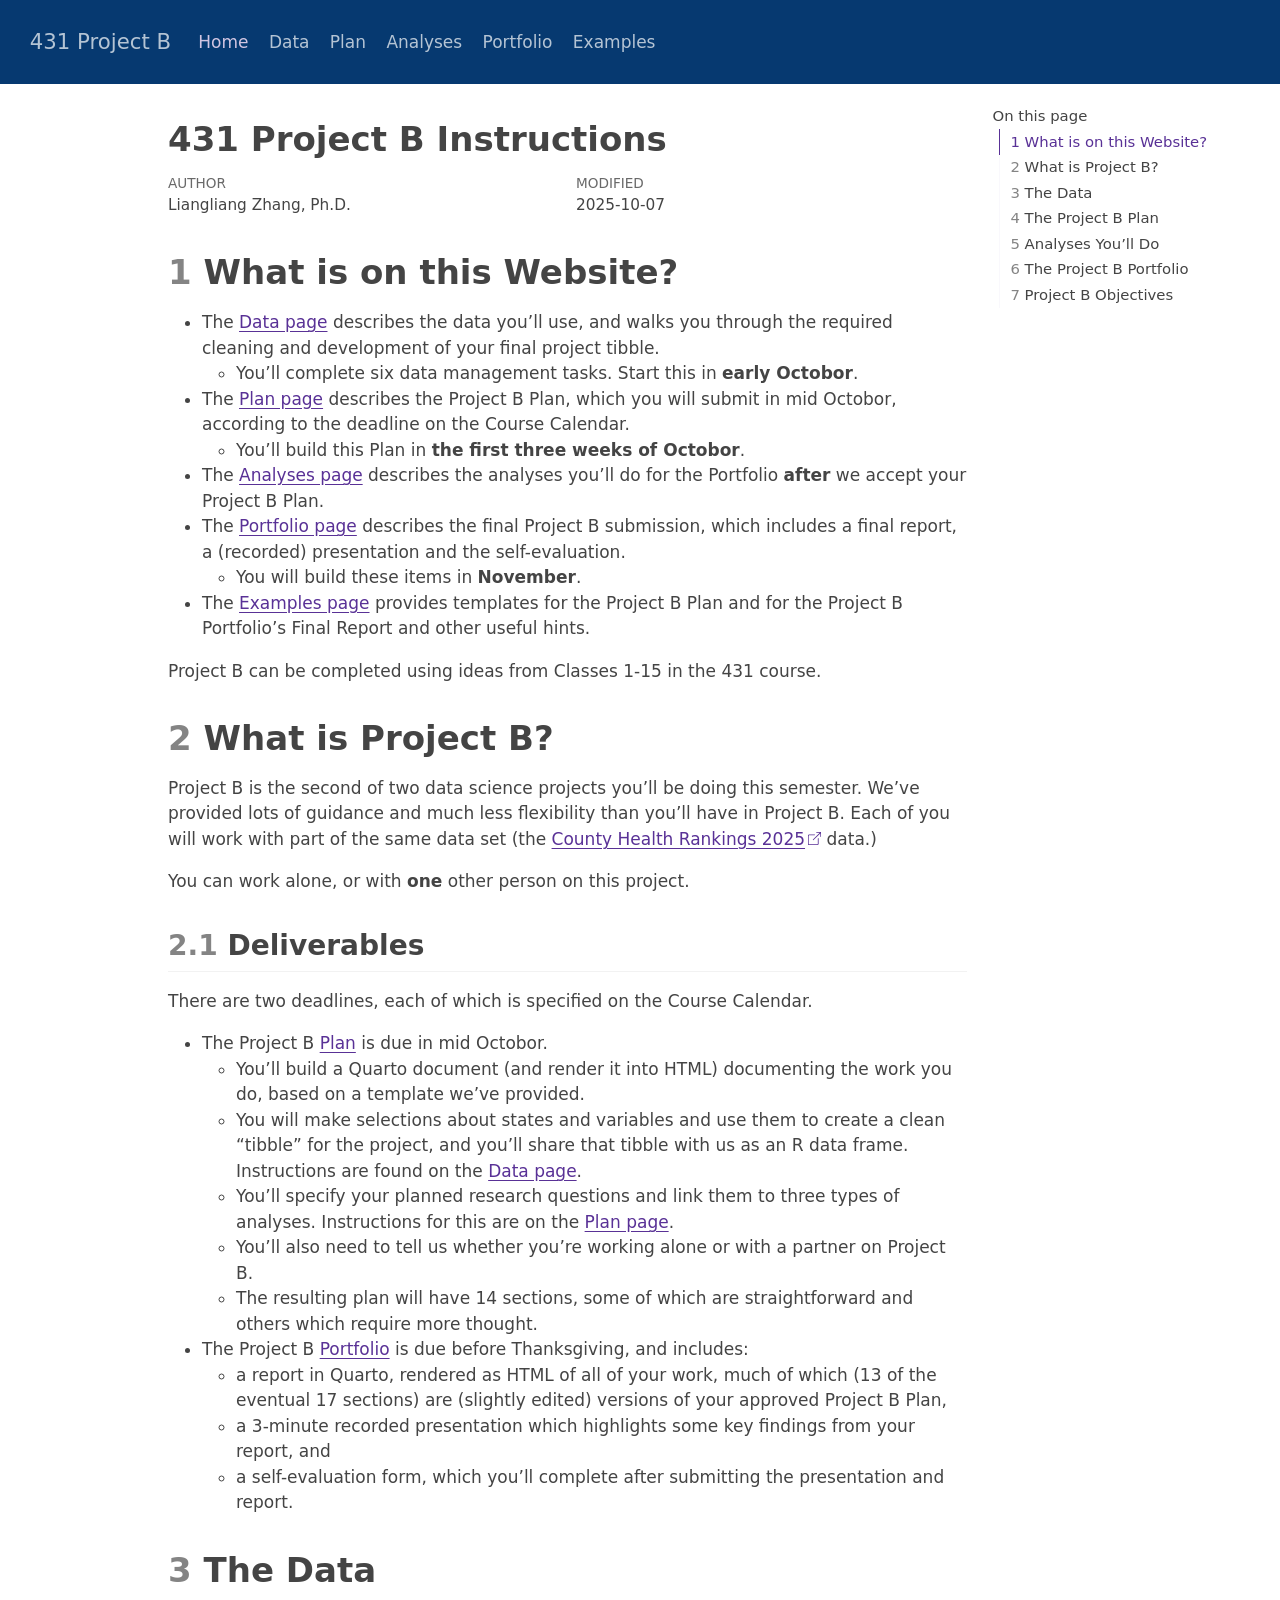
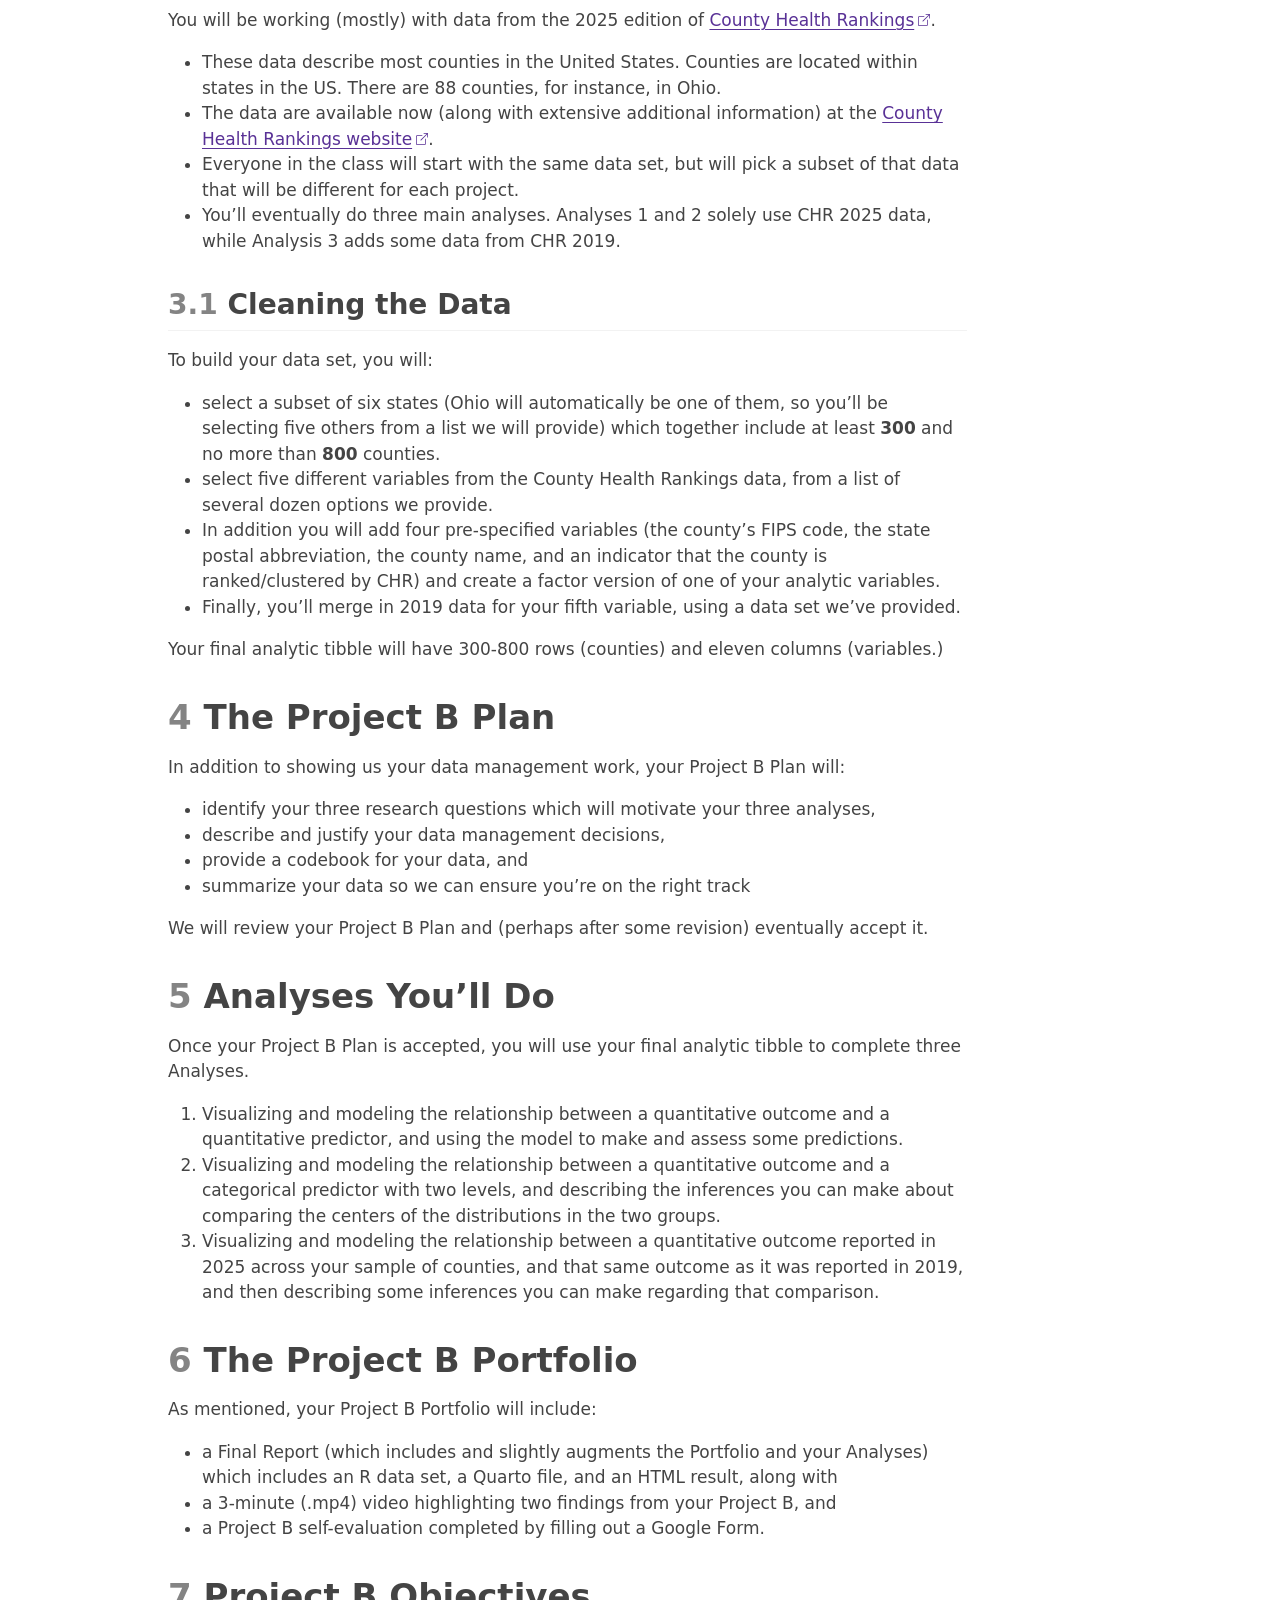
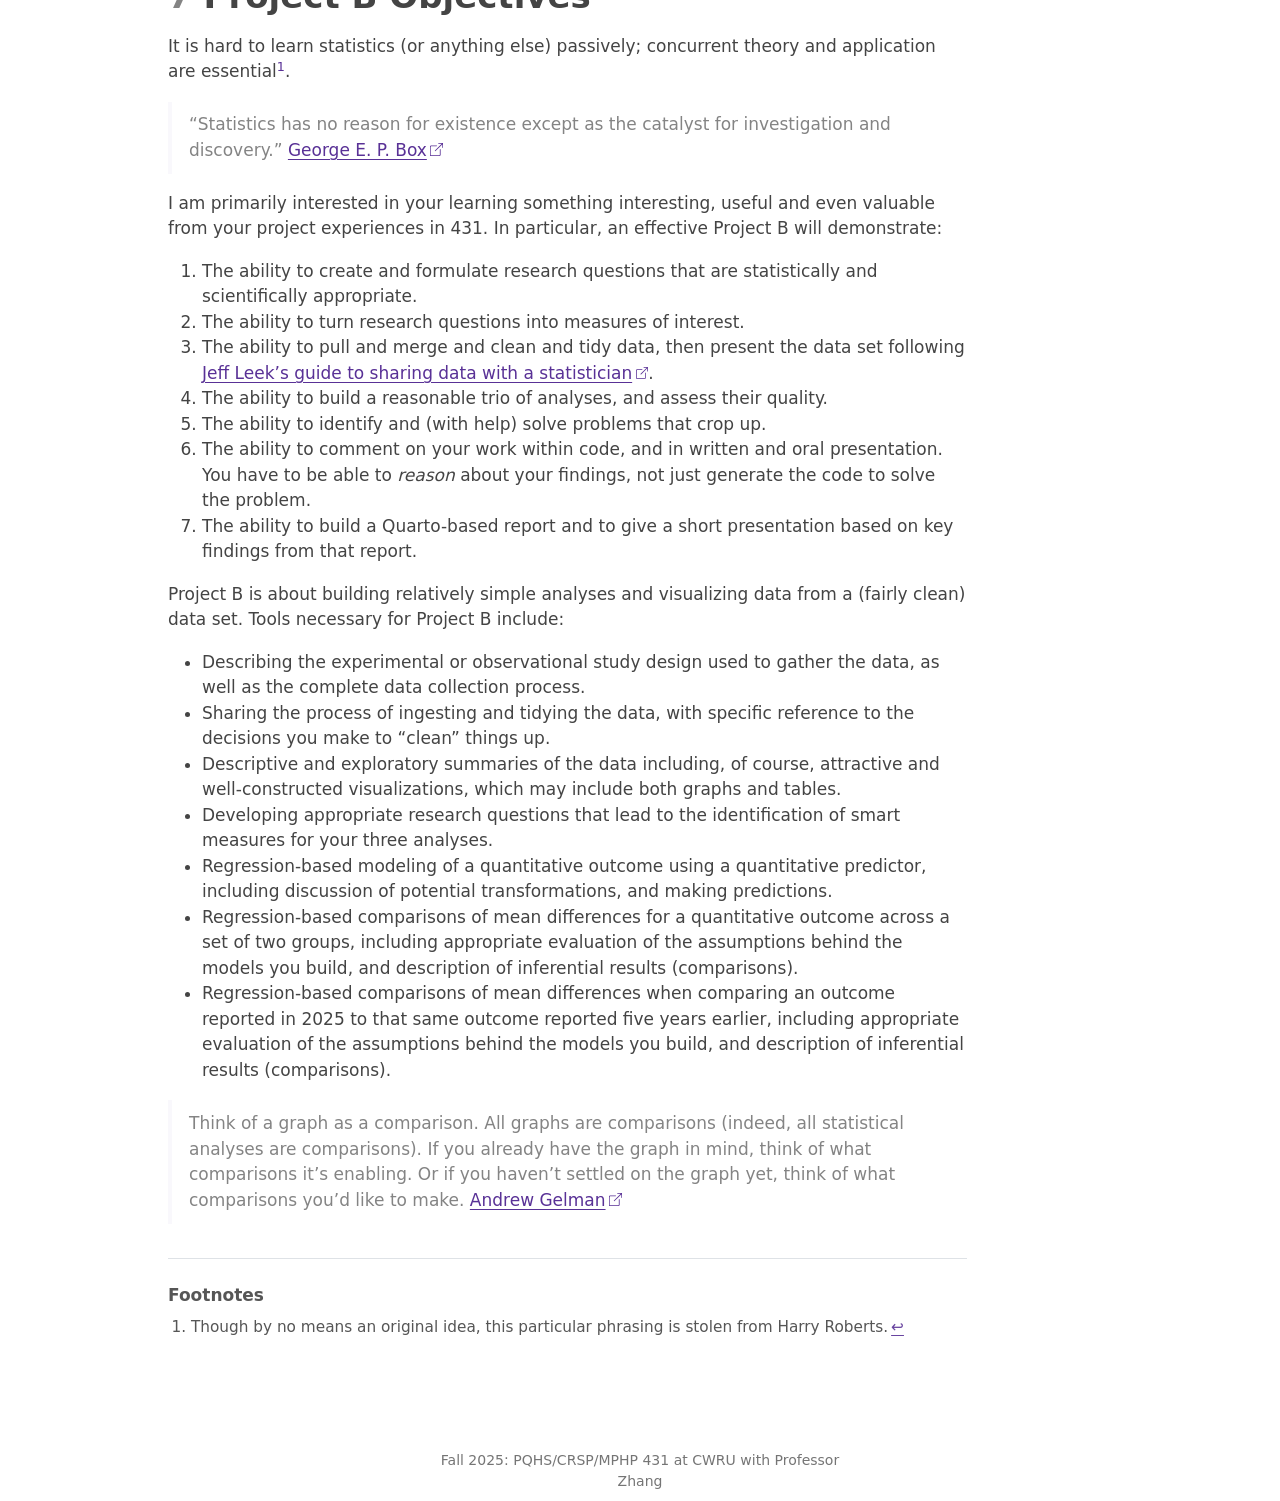
==== docs/index.html @ 69c809b1 "Establish new project" ====
<!DOCTYPE html>
<html xmlns="http://www.w3.org/1999/xhtml" lang="en" xml:lang="en"><head>

<meta charset="utf-8">
<meta name="generator" content="quarto-1.6.42">

<meta name="viewport" content="width=device-width, initial-scale=1.0, user-scalable=yes">

<meta name="author" content="Liangliang Zhang, Ph.D.">

<title>431 Project B Instructions – 431 Project B</title>
<style>
code{white-space: pre-wrap;}
span.smallcaps{font-variant: small-caps;}
div.columns{display: flex; gap: min(4vw, 1.5em);}
div.column{flex: auto; overflow-x: auto;}
div.hanging-indent{margin-left: 1.5em; text-indent: -1.5em;}
ul.task-list{list-style: none;}
ul.task-list li input[type="checkbox"] {
  width: 0.8em;
  margin: 0 0.8em 0.2em -1em; /* quarto-specific, see https://github.com/quarto-dev/quarto-cli/issues/4556 */ 
  vertical-align: middle;
}
</style>


<script src="site_libs/quarto-nav/quarto-nav.js"></script>
<script src="site_libs/quarto-nav/headroom.min.js"></script>
<script src="site_libs/clipboard/clipboard.min.js"></script>
<script src="site_libs/quarto-search/autocomplete.umd.js"></script>
<script src="site_libs/quarto-search/fuse.min.js"></script>
<script src="site_libs/quarto-search/quarto-search.js"></script>
<meta name="quarto:offset" content="./">
<script src="site_libs/quarto-html/quarto.js"></script>
<script src="site_libs/quarto-html/popper.min.js"></script>
<script src="site_libs/quarto-html/tippy.umd.min.js"></script>
<script src="site_libs/quarto-html/anchor.min.js"></script>
<link href="site_libs/quarto-html/tippy.css" rel="stylesheet">
<link href="site_libs/quarto-html/quarto-syntax-highlighting-2f5df379a58b258e96c21c0638c20c03.css" rel="stylesheet" id="quarto-text-highlighting-styles">
<script src="site_libs/bootstrap/bootstrap.min.js"></script>
<link href="site_libs/bootstrap/bootstrap-icons.css" rel="stylesheet">
<link href="site_libs/bootstrap/bootstrap-cde0508d4b2ddf9b7297da036976996e.min.css" rel="stylesheet" append-hash="true" id="quarto-bootstrap" data-mode="light">
<script id="quarto-search-options" type="application/json">{
  "location": "navbar",
  "copy-button": false,
  "collapse-after": 3,
  "panel-placement": "end",
  "type": "overlay",
  "limit": 50,
  "keyboard-shortcut": [
    "f",
    "/",
    "s"
  ],
  "show-item-context": false,
  "language": {
    "search-no-results-text": "No results",
    "search-matching-documents-text": "matching documents",
    "search-copy-link-title": "Copy link to search",
    "search-hide-matches-text": "Hide additional matches",
    "search-more-match-text": "more match in this document",
    "search-more-matches-text": "more matches in this document",
    "search-clear-button-title": "Clear",
    "search-text-placeholder": "",
    "search-detached-cancel-button-title": "Cancel",
    "search-submit-button-title": "Submit",
    "search-label": "Search"
  }
}</script>


<link rel="stylesheet" href="styles.css">
</head>

<body class="nav-fixed">

<div id="quarto-search-results"></div>
  <header id="quarto-header" class="headroom fixed-top">
    <nav class="navbar navbar-expand-lg " data-bs-theme="dark">
      <div class="navbar-container container-fluid">
      <div class="navbar-brand-container mx-auto">
    <a class="navbar-brand" href="./index.html">
    <span class="navbar-title">431 Project B</span>
    </a>
  </div>
            <div id="quarto-search" class="" title="Search"></div>
          <button class="navbar-toggler" type="button" data-bs-toggle="collapse" data-bs-target="#navbarCollapse" aria-controls="navbarCollapse" role="menu" aria-expanded="false" aria-label="Toggle navigation" onclick="if (window.quartoToggleHeadroom) { window.quartoToggleHeadroom(); }">
  <span class="navbar-toggler-icon"></span>
</button>
          <div class="collapse navbar-collapse" id="navbarCollapse">
            <ul class="navbar-nav navbar-nav-scroll me-auto">
  <li class="nav-item">
    <a class="nav-link active" href="./index.html" aria-current="page"> 
<span class="menu-text">Home</span></a>
  </li>  
  <li class="nav-item">
    <a class="nav-link" href="./data.html"> 
<span class="menu-text">Data</span></a>
  </li>  
  <li class="nav-item">
    <a class="nav-link" href="./plan.html"> 
<span class="menu-text">Plan</span></a>
  </li>  
  <li class="nav-item">
    <a class="nav-link" href="./analyses.html"> 
<span class="menu-text">Analyses</span></a>
  </li>  
  <li class="nav-item">
    <a class="nav-link" href="./portfolio.html"> 
<span class="menu-text">Portfolio</span></a>
  </li>  
  <li class="nav-item">
    <a class="nav-link" href="./examples.html"> 
<span class="menu-text">Examples</span></a>
  </li>  
</ul>
          </div> <!-- /navcollapse -->
            <div class="quarto-navbar-tools">
</div>
      </div> <!-- /container-fluid -->
    </nav>
</header>
<!-- content -->
<div id="quarto-content" class="quarto-container page-columns page-rows-contents page-layout-article page-navbar">
<!-- sidebar -->
<!-- margin-sidebar -->
    <div id="quarto-margin-sidebar" class="sidebar margin-sidebar">
        <nav id="TOC" role="doc-toc" class="toc-active">
    <h2 id="toc-title">On this page</h2>
   
  <ul>
  <li><a href="#what-is-on-this-website" id="toc-what-is-on-this-website" class="nav-link active" data-scroll-target="#what-is-on-this-website"><span class="header-section-number">1</span> What is on this Website?</a></li>
  <li><a href="#what-is-project-b" id="toc-what-is-project-b" class="nav-link" data-scroll-target="#what-is-project-b"><span class="header-section-number">2</span> What is Project B?</a>
  <ul class="collapse">
  <li><a href="#deliverables" id="toc-deliverables" class="nav-link" data-scroll-target="#deliverables"><span class="header-section-number">2.1</span> Deliverables</a></li>
  </ul></li>
  <li><a href="#the-data" id="toc-the-data" class="nav-link" data-scroll-target="#the-data"><span class="header-section-number">3</span> The Data</a>
  <ul class="collapse">
  <li><a href="#cleaning-the-data" id="toc-cleaning-the-data" class="nav-link" data-scroll-target="#cleaning-the-data"><span class="header-section-number">3.1</span> Cleaning the Data</a></li>
  </ul></li>
  <li><a href="#the-project-b-plan" id="toc-the-project-b-plan" class="nav-link" data-scroll-target="#the-project-b-plan"><span class="header-section-number">4</span> The Project B Plan</a></li>
  <li><a href="#analyses-youll-do" id="toc-analyses-youll-do" class="nav-link" data-scroll-target="#analyses-youll-do"><span class="header-section-number">5</span> Analyses You’ll Do</a></li>
  <li><a href="#the-project-b-portfolio" id="toc-the-project-b-portfolio" class="nav-link" data-scroll-target="#the-project-b-portfolio"><span class="header-section-number">6</span> The Project B Portfolio</a></li>
  <li><a href="#project-b-objectives" id="toc-project-b-objectives" class="nav-link" data-scroll-target="#project-b-objectives"><span class="header-section-number">7</span> Project B Objectives</a></li>
  </ul>
</nav>
    </div>
<!-- main -->
<main class="content" id="quarto-document-content">

<header id="title-block-header" class="quarto-title-block default">
<div class="quarto-title">
<h1 class="title">431 Project B Instructions</h1>
</div>



<div class="quarto-title-meta">

    <div>
    <div class="quarto-title-meta-heading">Author</div>
    <div class="quarto-title-meta-contents">
             <p>Liangliang Zhang, Ph.D. </p>
          </div>
  </div>
    
  
    <div>
    <div class="quarto-title-meta-heading">Modified</div>
    <div class="quarto-title-meta-contents">
      <p class="date-modified">2025-10-07</p>
    </div>
  </div>
    
  </div>
  


</header>


<section id="what-is-on-this-website" class="level1" data-number="1">
<h1 data-number="1"><span class="header-section-number">1</span> What is on this Website?</h1>
<ul>
<li>The <a href="./data.html">Data page</a> describes the data you’ll use, and walks you through the required cleaning and development of your final project tibble.
<ul>
<li>You’ll complete six data management tasks. Start this in <strong>early Octobor</strong>.</li>
</ul></li>
<li>The <a href="./plan.html">Plan page</a> describes the Project B Plan, which you will submit in mid Octobor, according to the deadline on the Course Calendar.
<ul>
<li>You’ll build this Plan in <strong>the first three weeks of Octobor</strong>.</li>
</ul></li>
<li>The <a href="./analyses.html">Analyses page</a> describes the analyses you’ll do for the Portfolio <strong>after</strong> we accept your Project B Plan.</li>
<li>The <a href="./portfolio.html">Portfolio page</a> describes the final Project B submission, which includes a final report, a (recorded) presentation and the self-evaluation.
<ul>
<li>You will build these items in <strong>November</strong>.</li>
</ul></li>
<li>The <a href="./examples.html">Examples page</a> provides templates for the Project B Plan and for the Project B Portfolio’s Final Report and other useful hints. <!-- - The top menu also provides links to [contact us](https://thomaselove.github.io/431-2025/contact.html), and to [the 431 home page](https://thomaselove.github.io/431-2025). --></li>
</ul>
<p>Project B can be completed using ideas from Classes 1-15 in the 431 course.</p>
</section>
<section id="what-is-project-b" class="level1" data-number="2">
<h1 data-number="2"><span class="header-section-number">2</span> What is Project B?</h1>
<p>Project B is the second of two data science projects you’ll be doing this semester. We’ve provided lots of guidance and much less flexibility than you’ll have in Project B. Each of you will work with part of the same data set (the <a href="https://www.countyhealthrankings.org/explore-health-rankings/rankings-data-documentation">County Health Rankings 2025</a> data.)</p>
<p>You can work alone, or with <strong>one</strong> other person on this project.</p>
<section id="deliverables" class="level2" data-number="2.1">
<h2 data-number="2.1" class="anchored" data-anchor-id="deliverables"><span class="header-section-number">2.1</span> Deliverables</h2>
<p>There are two deadlines, each of which is specified on the Course Calendar.</p>
<ul>
<li>The Project B <a href="./plan.html">Plan</a> is due in mid Octobor.
<ul>
<li>You’ll build a Quarto document (and render it into HTML) documenting the work you do, based on a template we’ve provided.</li>
<li>You will make selections about states and variables and use them to create a clean “tibble” for the project, and you’ll share that tibble with us as an R data frame. Instructions are found on the <a href="./data.html">Data page</a>.</li>
<li>You’ll specify your planned research questions and link them to three types of analyses. Instructions for this are on the <a href="./plan.html">Plan page</a>.</li>
<li>You’ll also need to tell us whether you’re working alone or with a partner on Project B.</li>
<li>The resulting plan will have 14 sections, some of which are straightforward and others which require more thought.</li>
</ul></li>
<li>The Project B <a href="./portfolio.html">Portfolio</a> is due before Thanksgiving, and includes:
<ul>
<li>a report in Quarto, rendered as HTML of all of your work, much of which (13 of the eventual 17 sections) are (slightly edited) versions of your approved Project B Plan,</li>
<li>a 3-minute recorded presentation which highlights some key findings from your report, and</li>
<li>a self-evaluation form, which you’ll complete after submitting the presentation and report.</li>
</ul></li>
</ul>
</section>
</section>
<section id="the-data" class="level1" data-number="3">
<h1 data-number="3"><span class="header-section-number">3</span> The Data</h1>
<p>You will be working (mostly) with data from the 2025 edition of <a href="https://www.countyhealthrankings.org/">County Health Rankings</a>.</p>
<ul>
<li>These data describe most counties in the United States. Counties are located within states in the US. There are 88 counties, for instance, in Ohio.</li>
<li>The data are available now (along with extensive additional information) at the <a href="https://www.countyhealthrankings.org/explore-health-rankings/rankings-data-documentation">County Health Rankings website</a>.</li>
<li>Everyone in the class will start with the same data set, but will pick a subset of that data that will be different for each project.</li>
<li>You’ll eventually do three main analyses. Analyses 1 and 2 solely use CHR 2025 data, while Analysis 3 adds some data from CHR 2019.</li>
</ul>
<section id="cleaning-the-data" class="level2" data-number="3.1">
<h2 data-number="3.1" class="anchored" data-anchor-id="cleaning-the-data"><span class="header-section-number">3.1</span> Cleaning the Data</h2>
<p>To build your data set, you will:</p>
<ul>
<li>select a subset of six states (Ohio will automatically be one of them, so you’ll be selecting five others from a list we will provide) which together include at least <strong>300</strong> and no more than <strong>800</strong> counties.</li>
<li>select five different variables from the County Health Rankings data, from a list of several dozen options we provide.</li>
<li>In addition you will add four pre-specified variables (the county’s FIPS code, the state postal abbreviation, the county name, and an indicator that the county is ranked/clustered by CHR) and create a factor version of one of your analytic variables.</li>
<li>Finally, you’ll merge in 2019 data for your fifth variable, using a data set we’ve provided.</li>
</ul>
<p>Your final analytic tibble will have 300-800 rows (counties) and eleven columns (variables.)</p>
</section>
</section>
<section id="the-project-b-plan" class="level1" data-number="4">
<h1 data-number="4"><span class="header-section-number">4</span> The Project B Plan</h1>
<p>In addition to showing us your data management work, your Project B Plan will:</p>
<ul>
<li>identify your three research questions which will motivate your three analyses,</li>
<li>describe and justify your data management decisions,</li>
<li>provide a codebook for your data, and</li>
<li>summarize your data so we can ensure you’re on the right track</li>
</ul>
<p>We will review your Project B Plan and (perhaps after some revision) eventually accept it.</p>
</section>
<section id="analyses-youll-do" class="level1" data-number="5">
<h1 data-number="5"><span class="header-section-number">5</span> Analyses You’ll Do</h1>
<p>Once your Project B Plan is accepted, you will use your final analytic tibble to complete three Analyses.</p>
<ol type="1">
<li>Visualizing and modeling the relationship between a quantitative outcome and a quantitative predictor, and using the model to make and assess some predictions.</li>
<li>Visualizing and modeling the relationship between a quantitative outcome and a categorical predictor with two levels, and describing the inferences you can make about comparing the centers of the distributions in the two groups.</li>
<li>Visualizing and modeling the relationship between a quantitative outcome reported in 2025 across your sample of counties, and that same outcome as it was reported in 2019, and then describing some inferences you can make regarding that comparison.</li>
</ol>
</section>
<section id="the-project-b-portfolio" class="level1" data-number="6">
<h1 data-number="6"><span class="header-section-number">6</span> The Project B Portfolio</h1>
<p>As mentioned, your Project B Portfolio will include:</p>
<ul>
<li>a Final Report (which includes and slightly augments the Portfolio and your Analyses) which includes an R data set, a Quarto file, and an HTML result, along with</li>
<li>a 3-minute (.mp4) video highlighting two findings from your Project B, and</li>
<li>a Project B self-evaluation completed by filling out a Google Form.</li>
</ul>
</section>
<section id="project-b-objectives" class="level1" data-number="7">
<h1 data-number="7"><span class="header-section-number">7</span> Project B Objectives</h1>
<p>It is hard to learn statistics (or anything else) passively; concurrent theory and application are essential<a href="#fn1" class="footnote-ref" id="fnref1" role="doc-noteref"><sup>1</sup></a>.</p>
<blockquote class="blockquote">
<p>“Statistics has no reason for existence except as the catalyst for investigation and discovery.” <a href="https://en.wikipedia.org/wiki/George_E._P._Box">George E. P. Box</a></p>
</blockquote>
<p>I am primarily interested in your learning something interesting, useful and even valuable from your project experiences in 431. In particular, an effective Project B will demonstrate:</p>
<ol type="1">
<li>The ability to create and formulate research questions that are statistically and scientifically appropriate.</li>
<li>The ability to turn research questions into measures of interest.</li>
<li>The ability to pull and merge and clean and tidy data, then present the data set following <a href="https://github.com/jtleek/datasharing">Jeff Leek’s guide to sharing data with a statistician</a>.</li>
<li>The ability to build a reasonable trio of analyses, and assess their quality.</li>
<li>The ability to identify and (with help) solve problems that crop up.</li>
<li>The ability to comment on your work within code, and in written and oral presentation. You have to be able to <em>reason</em> about your findings, not just generate the code to solve the problem.</li>
<li>The ability to build a Quarto-based report and to give a short presentation based on key findings from that report.</li>
</ol>
<p>Project B is about building relatively simple analyses and visualizing data from a (fairly clean) data set. Tools necessary for Project B include:</p>
<ul>
<li>Describing the experimental or observational study design used to gather the data, as well as the complete data collection process.</li>
<li>Sharing the process of ingesting and tidying the data, with specific reference to the decisions you make to “clean” things up.</li>
<li>Descriptive and exploratory summaries of the data including, of course, attractive and well-constructed visualizations, which may include both graphs and tables.</li>
<li>Developing appropriate research questions that lead to the identification of smart measures for your three analyses.</li>
<li>Regression-based modeling of a quantitative outcome using a quantitative predictor, including discussion of potential transformations, and making predictions.</li>
<li>Regression-based comparisons of mean differences for a quantitative outcome across a set of two groups, including appropriate evaluation of the assumptions behind the models you build, and description of inferential results (comparisons).</li>
<li>Regression-based comparisons of mean differences when comparing an outcome reported in 2025 to that same outcome reported five years earlier, including appropriate evaluation of the assumptions behind the models you build, and description of inferential results (comparisons).</li>
</ul>
<blockquote class="blockquote">
<p>Think of a graph as a comparison. All graphs are comparisons (indeed, all statistical analyses are comparisons). If you already have the graph in mind, think of what comparisons it’s enabling. Or if you haven’t settled on the graph yet, think of what comparisons you’d like to make. <a href="http://andrewgelman.com/2014/03/25/statistical-graphics-course-statistical-graphics-advice/">Andrew Gelman</a></p>
</blockquote>
<!-- # Questions? -->
<!-- If you have questions, let us know about them using any of the approaches described on our [Contact Us page](https://thomaselove.github.io/431-2025/contact.html). -->


</section>


<div id="quarto-appendix" class="default"><section id="footnotes" class="footnotes footnotes-end-of-document" role="doc-endnotes"><h2 class="anchored quarto-appendix-heading">Footnotes</h2>

<ol>
<li id="fn1"><p>Though by no means an original idea, this particular phrasing is stolen from Harry Roberts.<a href="#fnref1" class="footnote-back" role="doc-backlink">↩︎</a></p></li>
</ol>
</section></div></main> <!-- /main -->
<script id="quarto-html-after-body" type="application/javascript">
window.document.addEventListener("DOMContentLoaded", function (event) {
  const toggleBodyColorMode = (bsSheetEl) => {
    const mode = bsSheetEl.getAttribute("data-mode");
    const bodyEl = window.document.querySelector("body");
    if (mode === "dark") {
      bodyEl.classList.add("quarto-dark");
      bodyEl.classList.remove("quarto-light");
    } else {
      bodyEl.classList.add("quarto-light");
      bodyEl.classList.remove("quarto-dark");
    }
  }
  const toggleBodyColorPrimary = () => {
    const bsSheetEl = window.document.querySelector("link#quarto-bootstrap");
    if (bsSheetEl) {
      toggleBodyColorMode(bsSheetEl);
    }
  }
  toggleBodyColorPrimary();  
  const icon = "";
  const anchorJS = new window.AnchorJS();
  anchorJS.options = {
    placement: 'right',
    icon: icon
  };
  anchorJS.add('.anchored');
  const isCodeAnnotation = (el) => {
    for (const clz of el.classList) {
      if (clz.startsWith('code-annotation-')) {                     
        return true;
      }
    }
    return false;
  }
  const onCopySuccess = function(e) {
    // button target
    const button = e.trigger;
    // don't keep focus
    button.blur();
    // flash "checked"
    button.classList.add('code-copy-button-checked');
    var currentTitle = button.getAttribute("title");
    button.setAttribute("title", "Copied!");
    let tooltip;
    if (window.bootstrap) {
      button.setAttribute("data-bs-toggle", "tooltip");
      button.setAttribute("data-bs-placement", "left");
      button.setAttribute("data-bs-title", "Copied!");
      tooltip = new bootstrap.Tooltip(button, 
        { trigger: "manual", 
          customClass: "code-copy-button-tooltip",
          offset: [0, -8]});
      tooltip.show();    
    }
    setTimeout(function() {
      if (tooltip) {
        tooltip.hide();
        button.removeAttribute("data-bs-title");
        button.removeAttribute("data-bs-toggle");
        button.removeAttribute("data-bs-placement");
      }
      button.setAttribute("title", currentTitle);
      button.classList.remove('code-copy-button-checked');
    }, 1000);
    // clear code selection
    e.clearSelection();
  }
  const getTextToCopy = function(trigger) {
      const codeEl = trigger.previousElementSibling.cloneNode(true);
      for (const childEl of codeEl.children) {
        if (isCodeAnnotation(childEl)) {
          childEl.remove();
        }
      }
      return codeEl.innerText;
  }
  const clipboard = new window.ClipboardJS('.code-copy-button:not([data-in-quarto-modal])', {
    text: getTextToCopy
  });
  clipboard.on('success', onCopySuccess);
  if (window.document.getElementById('quarto-embedded-source-code-modal')) {
    const clipboardModal = new window.ClipboardJS('.code-copy-button[data-in-quarto-modal]', {
      text: getTextToCopy,
      container: window.document.getElementById('quarto-embedded-source-code-modal')
    });
    clipboardModal.on('success', onCopySuccess);
  }
    var localhostRegex = new RegExp(/^(?:http|https):\/\/localhost\:?[0-9]*\//);
    var mailtoRegex = new RegExp(/^mailto:/);
      var filterRegex = new RegExp('/' + window.location.host + '/');
    var isInternal = (href) => {
        return filterRegex.test(href) || localhostRegex.test(href) || mailtoRegex.test(href);
    }
    // Inspect non-navigation links and adorn them if external
 	var links = window.document.querySelectorAll('a[href]:not(.nav-link):not(.navbar-brand):not(.toc-action):not(.sidebar-link):not(.sidebar-item-toggle):not(.pagination-link):not(.no-external):not([aria-hidden]):not(.dropdown-item):not(.quarto-navigation-tool):not(.about-link)');
    for (var i=0; i<links.length; i++) {
      const link = links[i];
      if (!isInternal(link.href)) {
        // undo the damage that might have been done by quarto-nav.js in the case of
        // links that we want to consider external
        if (link.dataset.originalHref !== undefined) {
          link.href = link.dataset.originalHref;
        }
          // target, if specified
          link.setAttribute("target", "_blank");
          if (link.getAttribute("rel") === null) {
            link.setAttribute("rel", "noopener");
          }
          // default icon
          link.classList.add("external");
      }
    }
  function tippyHover(el, contentFn, onTriggerFn, onUntriggerFn) {
    const config = {
      allowHTML: true,
      maxWidth: 500,
      delay: 100,
      arrow: false,
      appendTo: function(el) {
          return el.parentElement;
      },
      interactive: true,
      interactiveBorder: 10,
      theme: 'quarto',
      placement: 'bottom-start',
    };
    if (contentFn) {
      config.content = contentFn;
    }
    if (onTriggerFn) {
      config.onTrigger = onTriggerFn;
    }
    if (onUntriggerFn) {
      config.onUntrigger = onUntriggerFn;
    }
    window.tippy(el, config); 
  }
  const noterefs = window.document.querySelectorAll('a[role="doc-noteref"]');
  for (var i=0; i<noterefs.length; i++) {
    const ref = noterefs[i];
    tippyHover(ref, function() {
      // use id or data attribute instead here
      let href = ref.getAttribute('data-footnote-href') || ref.getAttribute('href');
      try { href = new URL(href).hash; } catch {}
      const id = href.replace(/^#\/?/, "");
      const note = window.document.getElementById(id);
      if (note) {
        return note.innerHTML;
      } else {
        return "";
      }
    });
  }
  const xrefs = window.document.querySelectorAll('a.quarto-xref');
  const processXRef = (id, note) => {
    // Strip column container classes
    const stripColumnClz = (el) => {
      el.classList.remove("page-full", "page-columns");
      if (el.children) {
        for (const child of el.children) {
          stripColumnClz(child);
        }
      }
    }
    stripColumnClz(note)
    if (id === null || id.startsWith('sec-')) {
      // Special case sections, only their first couple elements
      const container = document.createElement("div");
      if (note.children && note.children.length > 2) {
        container.appendChild(note.children[0].cloneNode(true));
        for (let i = 1; i < note.children.length; i++) {
          const child = note.children[i];
          if (child.tagName === "P" && child.innerText === "") {
            continue;
          } else {
            container.appendChild(child.cloneNode(true));
            break;
          }
        }
        if (window.Quarto?.typesetMath) {
          window.Quarto.typesetMath(container);
        }
        return container.innerHTML
      } else {
        if (window.Quarto?.typesetMath) {
          window.Quarto.typesetMath(note);
        }
        return note.innerHTML;
      }
    } else {
      // Remove any anchor links if they are present
      const anchorLink = note.querySelector('a.anchorjs-link');
      if (anchorLink) {
        anchorLink.remove();
      }
      if (window.Quarto?.typesetMath) {
        window.Quarto.typesetMath(note);
      }
      if (note.classList.contains("callout")) {
        return note.outerHTML;
      } else {
        return note.innerHTML;
      }
    }
  }
  for (var i=0; i<xrefs.length; i++) {
    const xref = xrefs[i];
    tippyHover(xref, undefined, function(instance) {
      instance.disable();
      let url = xref.getAttribute('href');
      let hash = undefined; 
      if (url.startsWith('#')) {
        hash = url;
      } else {
        try { hash = new URL(url).hash; } catch {}
      }
      if (hash) {
        const id = hash.replace(/^#\/?/, "");
        const note = window.document.getElementById(id);
        if (note !== null) {
          try {
            const html = processXRef(id, note.cloneNode(true));
            instance.setContent(html);
          } finally {
            instance.enable();
            instance.show();
          }
        } else {
          // See if we can fetch this
          fetch(url.split('#')[0])
          .then(res => res.text())
          .then(html => {
            const parser = new DOMParser();
            const htmlDoc = parser.parseFromString(html, "text/html");
            const note = htmlDoc.getElementById(id);
            if (note !== null) {
              const html = processXRef(id, note);
              instance.setContent(html);
            } 
          }).finally(() => {
            instance.enable();
            instance.show();
          });
        }
      } else {
        // See if we can fetch a full url (with no hash to target)
        // This is a special case and we should probably do some content thinning / targeting
        fetch(url)
        .then(res => res.text())
        .then(html => {
          const parser = new DOMParser();
          const htmlDoc = parser.parseFromString(html, "text/html");
          const note = htmlDoc.querySelector('main.content');
          if (note !== null) {
            // This should only happen for chapter cross references
            // (since there is no id in the URL)
            // remove the first header
            if (note.children.length > 0 && note.children[0].tagName === "HEADER") {
              note.children[0].remove();
            }
            const html = processXRef(null, note);
            instance.setContent(html);
          } 
        }).finally(() => {
          instance.enable();
          instance.show();
        });
      }
    }, function(instance) {
    });
  }
      let selectedAnnoteEl;
      const selectorForAnnotation = ( cell, annotation) => {
        let cellAttr = 'data-code-cell="' + cell + '"';
        let lineAttr = 'data-code-annotation="' +  annotation + '"';
        const selector = 'span[' + cellAttr + '][' + lineAttr + ']';
        return selector;
      }
      const selectCodeLines = (annoteEl) => {
        const doc = window.document;
        const targetCell = annoteEl.getAttribute("data-target-cell");
        const targetAnnotation = annoteEl.getAttribute("data-target-annotation");
        const annoteSpan = window.document.querySelector(selectorForAnnotation(targetCell, targetAnnotation));
        const lines = annoteSpan.getAttribute("data-code-lines").split(",");
        const lineIds = lines.map((line) => {
          return targetCell + "-" + line;
        })
        let top = null;
        let height = null;
        let parent = null;
        if (lineIds.length > 0) {
            //compute the position of the single el (top and bottom and make a div)
            const el = window.document.getElementById(lineIds[0]);
            top = el.offsetTop;
            height = el.offsetHeight;
            parent = el.parentElement.parentElement;
          if (lineIds.length > 1) {
            const lastEl = window.document.getElementById(lineIds[lineIds.length - 1]);
            const bottom = lastEl.offsetTop + lastEl.offsetHeight;
            height = bottom - top;
          }
          if (top !== null && height !== null && parent !== null) {
            // cook up a div (if necessary) and position it 
            let div = window.document.getElementById("code-annotation-line-highlight");
            if (div === null) {
              div = window.document.createElement("div");
              div.setAttribute("id", "code-annotation-line-highlight");
              div.style.position = 'absolute';
              parent.appendChild(div);
            }
            div.style.top = top - 2 + "px";
            div.style.height = height + 4 + "px";
            div.style.left = 0;
            let gutterDiv = window.document.getElementById("code-annotation-line-highlight-gutter");
            if (gutterDiv === null) {
              gutterDiv = window.document.createElement("div");
              gutterDiv.setAttribute("id", "code-annotation-line-highlight-gutter");
              gutterDiv.style.position = 'absolute';
              const codeCell = window.document.getElementById(targetCell);
              const gutter = codeCell.querySelector('.code-annotation-gutter');
              gutter.appendChild(gutterDiv);
            }
            gutterDiv.style.top = top - 2 + "px";
            gutterDiv.style.height = height + 4 + "px";
          }
          selectedAnnoteEl = annoteEl;
        }
      };
      const unselectCodeLines = () => {
        const elementsIds = ["code-annotation-line-highlight", "code-annotation-line-highlight-gutter"];
        elementsIds.forEach((elId) => {
          const div = window.document.getElementById(elId);
          if (div) {
            div.remove();
          }
        });
        selectedAnnoteEl = undefined;
      };
        // Handle positioning of the toggle
    window.addEventListener(
      "resize",
      throttle(() => {
        elRect = undefined;
        if (selectedAnnoteEl) {
          selectCodeLines(selectedAnnoteEl);
        }
      }, 10)
    );
    function throttle(fn, ms) {
    let throttle = false;
    let timer;
      return (...args) => {
        if(!throttle) { // first call gets through
            fn.apply(this, args);
            throttle = true;
        } else { // all the others get throttled
            if(timer) clearTimeout(timer); // cancel #2
            timer = setTimeout(() => {
              fn.apply(this, args);
              timer = throttle = false;
            }, ms);
        }
      };
    }
      // Attach click handler to the DT
      const annoteDls = window.document.querySelectorAll('dt[data-target-cell]');
      for (const annoteDlNode of annoteDls) {
        annoteDlNode.addEventListener('click', (event) => {
          const clickedEl = event.target;
          if (clickedEl !== selectedAnnoteEl) {
            unselectCodeLines();
            const activeEl = window.document.querySelector('dt[data-target-cell].code-annotation-active');
            if (activeEl) {
              activeEl.classList.remove('code-annotation-active');
            }
            selectCodeLines(clickedEl);
            clickedEl.classList.add('code-annotation-active');
          } else {
            // Unselect the line
            unselectCodeLines();
            clickedEl.classList.remove('code-annotation-active');
          }
        });
      }
  const findCites = (el) => {
    const parentEl = el.parentElement;
    if (parentEl) {
      const cites = parentEl.dataset.cites;
      if (cites) {
        return {
          el,
          cites: cites.split(' ')
        };
      } else {
        return findCites(el.parentElement)
      }
    } else {
      return undefined;
    }
  };
  var bibliorefs = window.document.querySelectorAll('a[role="doc-biblioref"]');
  for (var i=0; i<bibliorefs.length; i++) {
    const ref = bibliorefs[i];
    const citeInfo = findCites(ref);
    if (citeInfo) {
      tippyHover(citeInfo.el, function() {
        var popup = window.document.createElement('div');
        citeInfo.cites.forEach(function(cite) {
          var citeDiv = window.document.createElement('div');
          citeDiv.classList.add('hanging-indent');
          citeDiv.classList.add('csl-entry');
          var biblioDiv = window.document.getElementById('ref-' + cite);
          if (biblioDiv) {
            citeDiv.innerHTML = biblioDiv.innerHTML;
          }
          popup.appendChild(citeDiv);
        });
        return popup.innerHTML;
      });
    }
  }
});
</script>
</div> <!-- /content -->
<footer class="footer">
  <div class="nav-footer">
    <div class="nav-footer-left">
      &nbsp;
    </div>   
    <div class="nav-footer-center">
<p>Fall 2025: PQHS/CRSP/MPHP 431 at CWRU with Professor Zhang</p>
</div>
    <div class="nav-footer-right">
      &nbsp;
    </div>
  </div>
</footer>




</body></html>
---- docs/site_libs/quarto-html/tippy.css ----
.tippy-box[data-animation=fade][data-state=hidden]{opacity:0}[data-tippy-root]{max-width:calc(100vw - 10px)}.tippy-box{position:relative;background-color:#333;color:#fff;border-radius:4px;font-size:14px;line-height:1.4;white-space:normal;outline:0;transition-property:transform,visibility,opacity}.tippy-box[data-placement^=top]>.tippy-arrow{bottom:0}.tippy-box[data-placement^=top]>.tippy-arrow:before{bottom:-7px;left:0;border-width:8px 8px 0;border-top-color:initial;transform-origin:center top}.tippy-box[data-placement^=bottom]>.tippy-arrow{top:0}.tippy-box[data-placement^=bottom]>.tippy-arrow:before{top:-7px;left:0;border-width:0 8px 8px;border-bottom-color:initial;transform-origin:center bottom}.tippy-box[data-placement^=left]>.tippy-arrow{right:0}.tippy-box[data-placement^=left]>.tippy-arrow:before{border-width:8px 0 8px 8px;border-left-color:initial;right:-7px;transform-origin:center left}.tippy-box[data-placement^=right]>.tippy-arrow{left:0}.tippy-box[data-placement^=right]>.tippy-arrow:before{left:-7px;border-width:8px 8px 8px 0;border-right-color:initial;transform-origin:center right}.tippy-box[data-inertia][data-state=visible]{transition-timing-function:cubic-bezier(.54,1.5,.38,1.11)}.tippy-arrow{width:16px;height:16px;color:#333}.tippy-arrow:before{content:"";position:absolute;border-color:transparent;border-style:solid}.tippy-content{position:relative;padding:5px 9px;z-index:1}
---- docs/site_libs/quarto-html/quarto-syntax-highlighting-2f5df379a58b258e96c21c0638c20c03.css ----
/* quarto syntax highlight colors */
:root {
  --quarto-hl-ot-color: #003B4F;
  --quarto-hl-at-color: #657422;
  --quarto-hl-ss-color: #20794D;
  --quarto-hl-an-color: #5E5E5E;
  --quarto-hl-fu-color: #4758AB;
  --quarto-hl-st-color: #20794D;
  --quarto-hl-cf-color: #003B4F;
  --quarto-hl-op-color: #5E5E5E;
  --quarto-hl-er-color: #AD0000;
  --quarto-hl-bn-color: #AD0000;
  --quarto-hl-al-color: #AD0000;
  --quarto-hl-va-color: #111111;
  --quarto-hl-bu-color: inherit;
  --quarto-hl-ex-color: inherit;
  --quarto-hl-pp-color: #AD0000;
  --quarto-hl-in-color: #5E5E5E;
  --quarto-hl-vs-color: #20794D;
  --quarto-hl-wa-color: #5E5E5E;
  --quarto-hl-do-color: #5E5E5E;
  --quarto-hl-im-color: #00769E;
  --quarto-hl-ch-color: #20794D;
  --quarto-hl-dt-color: #AD0000;
  --quarto-hl-fl-color: #AD0000;
  --quarto-hl-co-color: #5E5E5E;
  --quarto-hl-cv-color: #5E5E5E;
  --quarto-hl-cn-color: #8f5902;
  --quarto-hl-sc-color: #5E5E5E;
  --quarto-hl-dv-color: #AD0000;
  --quarto-hl-kw-color: #003B4F;
}

/* other quarto variables */
:root {
  --quarto-font-monospace: SFMono-Regular, Menlo, Monaco, Consolas, "Liberation Mono", "Courier New", monospace;
}

pre > code.sourceCode > span {
  color: #003B4F;
}

code span {
  color: #003B4F;
}

code.sourceCode > span {
  color: #003B4F;
}

div.sourceCode,
div.sourceCode pre.sourceCode {
  color: #003B4F;
}

code span.ot {
  color: #003B4F;
  font-style: inherit;
}

code span.at {
  color: #657422;
  font-style: inherit;
}

code span.ss {
  color: #20794D;
  font-style: inherit;
}

code span.an {
  color: #5E5E5E;
  font-style: inherit;
}

code span.fu {
  color: #4758AB;
  font-style: inherit;
}

code span.st {
  color: #20794D;
  font-style: inherit;
}

code span.cf {
  color: #003B4F;
  font-weight: bold;
  font-style: inherit;
}

code span.op {
  color: #5E5E5E;
  font-style: inherit;
}

code span.er {
  color: #AD0000;
  font-style: inherit;
}

code span.bn {
  color: #AD0000;
  font-style: inherit;
}

code span.al {
  color: #AD0000;
  font-style: inherit;
}

code span.va {
  color: #111111;
  font-style: inherit;
}

code span.bu {
  font-style: inherit;
}

code span.ex {
  font-style: inherit;
}

code span.pp {
  color: #AD0000;
  font-style: inherit;
}

code span.in {
  color: #5E5E5E;
  font-style: inherit;
}

code span.vs {
  color: #20794D;
  font-style: inherit;
}

code span.wa {
  color: #5E5E5E;
  font-style: italic;
}

code span.do {
  color: #5E5E5E;
  font-style: italic;
}

code span.im {
  color: #00769E;
  font-style: inherit;
}

code span.ch {
  color: #20794D;
  font-style: inherit;
}

code span.dt {
  color: #AD0000;
  font-style: inherit;
}

code span.fl {
  color: #AD0000;
  font-style: inherit;
}

code span.co {
  color: #5E5E5E;
  font-style: inherit;
}

code span.cv {
  color: #5E5E5E;
  font-style: italic;
}

code span.cn {
  color: #8f5902;
  font-style: inherit;
}

code span.sc {
  color: #5E5E5E;
  font-style: inherit;
}

code span.dv {
  color: #AD0000;
  font-style: inherit;
}

code span.kw {
  color: #003B4F;
  font-weight: bold;
  font-style: inherit;
}

.prevent-inlining {
  content: "</";
}

/*# sourceMappingURL=35eb38a806ee71ea6d2563be2308c832.css.map */
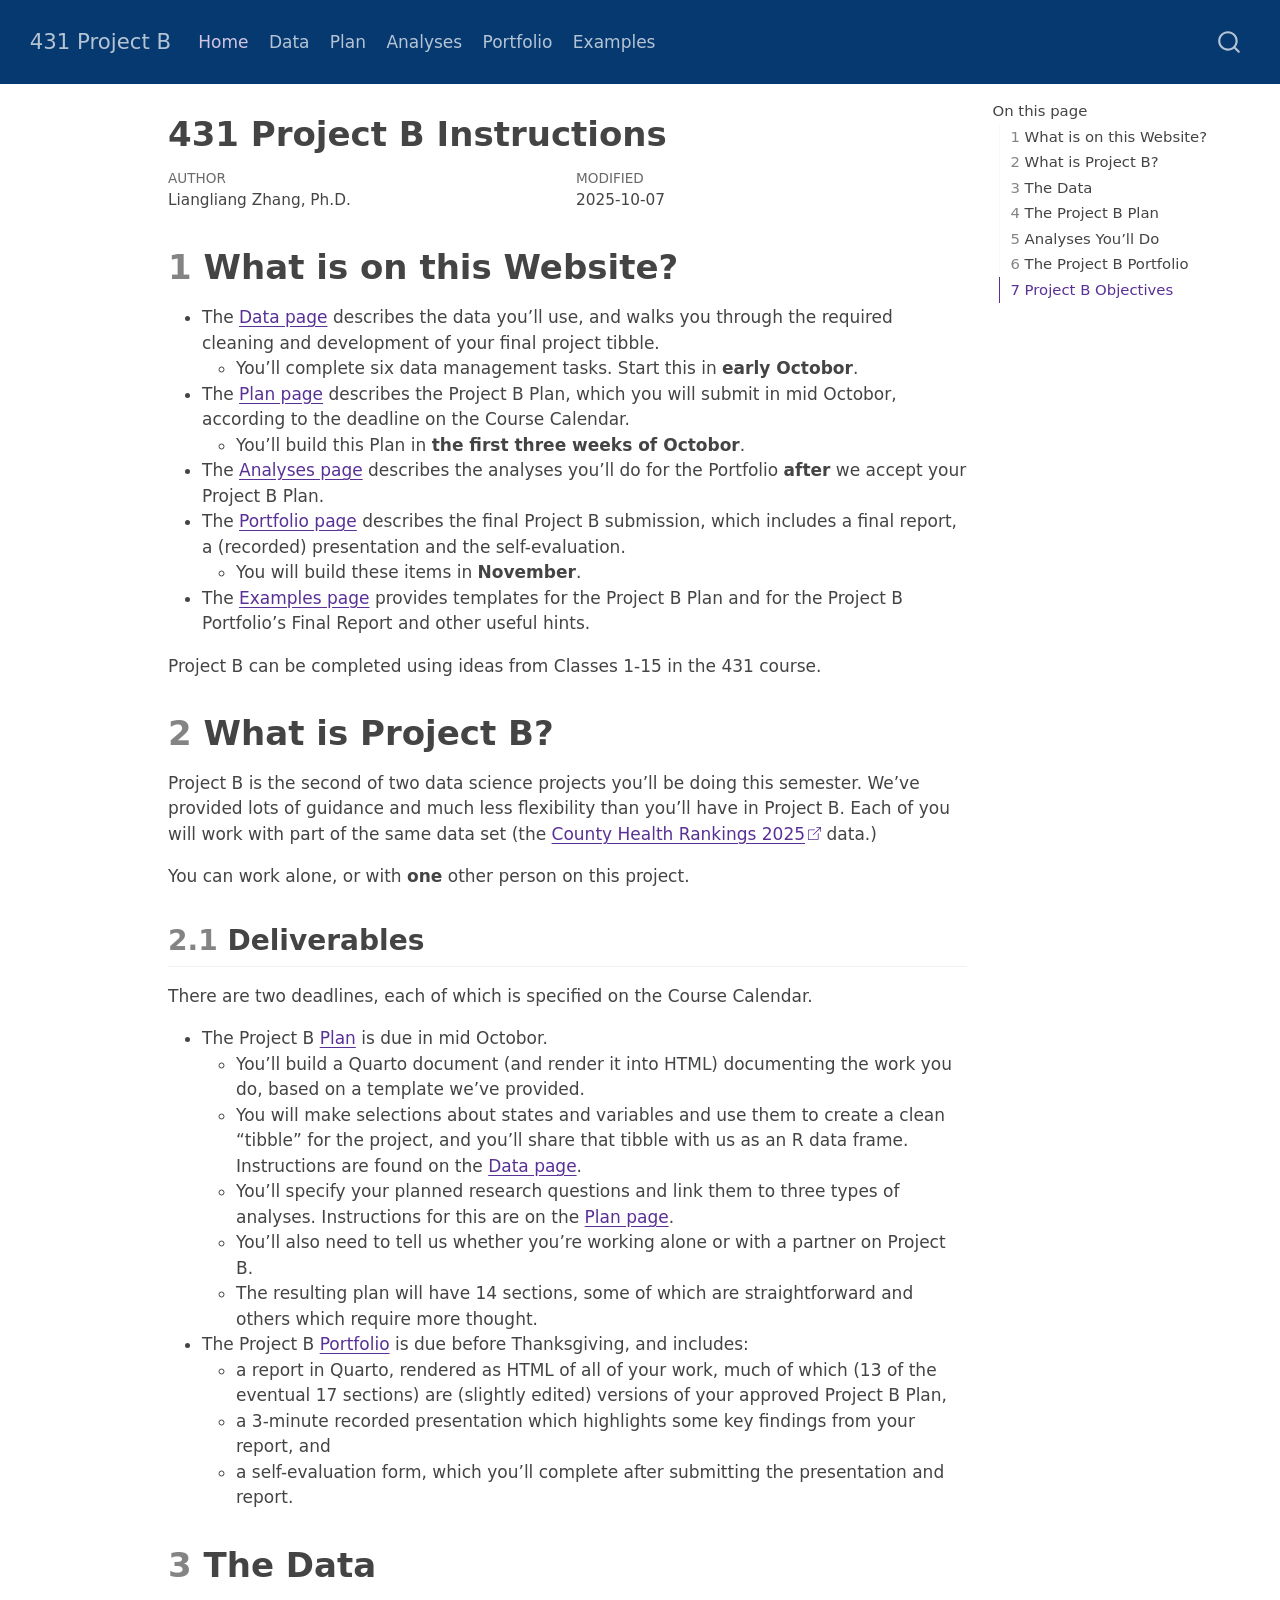
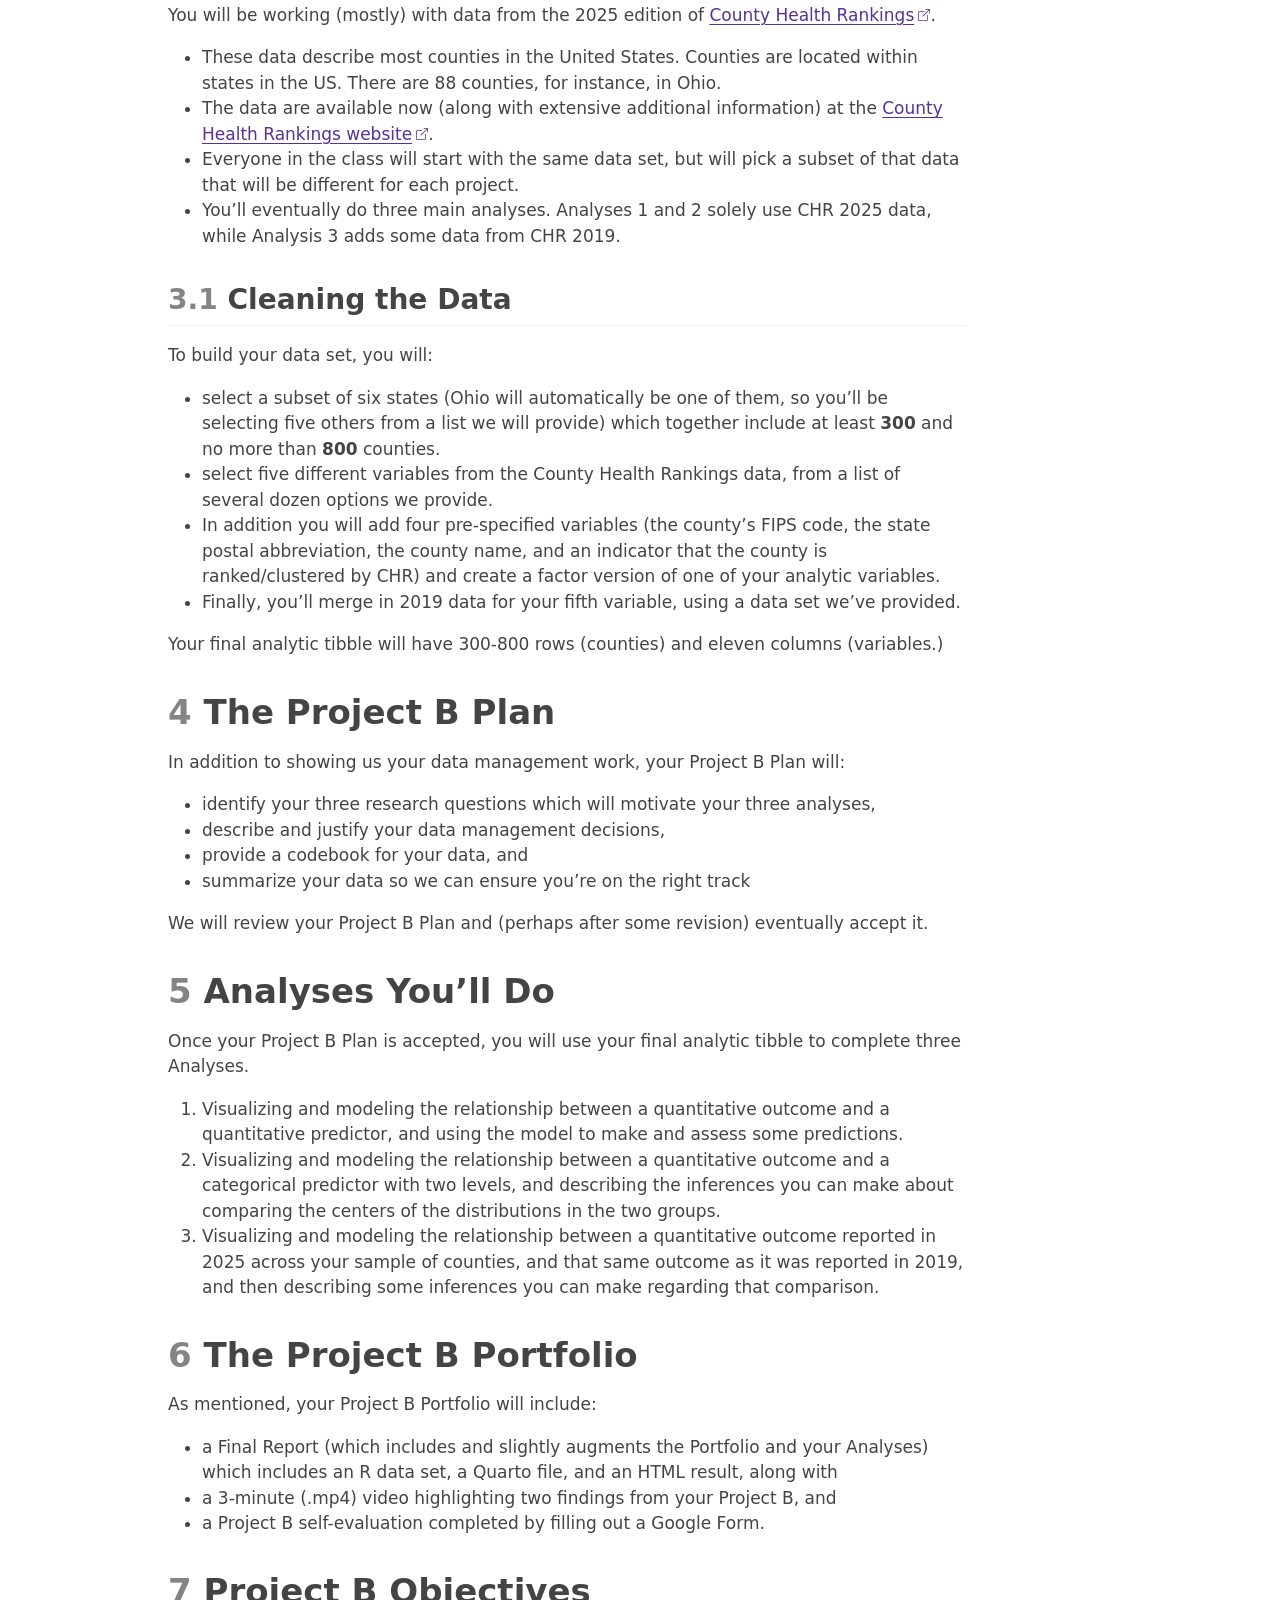
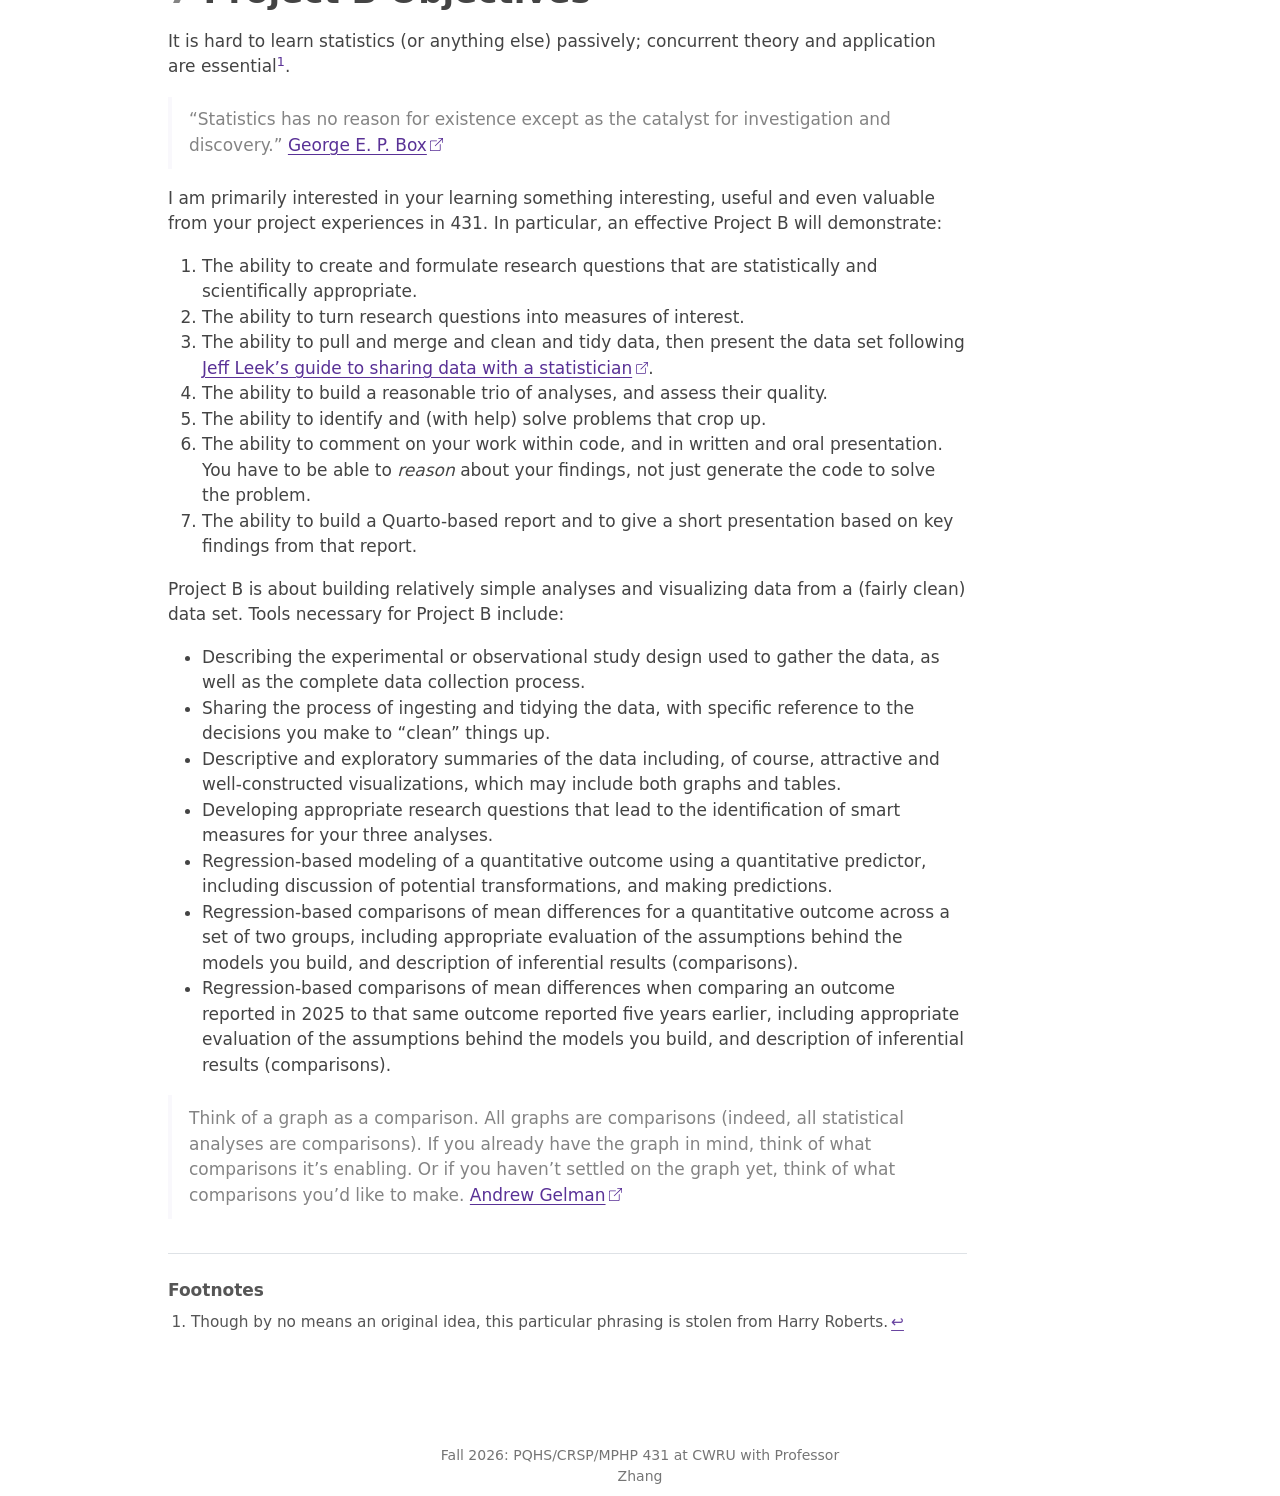
==== commit 90f84435: "update all" ====
--- a/docs/index.html
+++ b/docs/index.html
@@ -2,7 +2,7 @@
 <html xmlns="http://www.w3.org/1999/xhtml" lang="en" xml:lang="en"><head>
 
 <meta charset="utf-8">
-<meta name="generator" content="quarto-1.6.42">
+<meta name="generator" content="quarto-1.9.36">
 
 <meta name="viewport" content="width=device-width, initial-scale=1.0, user-scalable=yes">
 
@@ -10,6 +10,9 @@
 
 <title>431 Project B Instructions – 431 Project B</title>
 <style>
+/* Default styles provided by pandoc.
+** See https://pandoc.org/MANUAL.html#variables-for-html for config info.
+*/
 code{white-space: pre-wrap;}
 span.smallcaps{font-variant: small-caps;}
 div.columns{display: flex; gap: min(4vw, 1.5em);}
@@ -31,15 +34,16 @@
 <script src="site_libs/quarto-search/fuse.min.js"></script>
 <script src="site_libs/quarto-search/quarto-search.js"></script>
 <meta name="quarto:offset" content="./">
-<script src="site_libs/quarto-html/quarto.js"></script>
+<script src="site_libs/quarto-html/quarto.js" type="module"></script>
+<script src="site_libs/quarto-html/tabsets/tabsets.js" type="module"></script>
 <script src="site_libs/quarto-html/popper.min.js"></script>
 <script src="site_libs/quarto-html/tippy.umd.min.js"></script>
 <script src="site_libs/quarto-html/anchor.min.js"></script>
 <link href="site_libs/quarto-html/tippy.css" rel="stylesheet">
-<link href="site_libs/quarto-html/quarto-syntax-highlighting-2f5df379a58b258e96c21c0638c20c03.css" rel="stylesheet" id="quarto-text-highlighting-styles">
+<link href="site_libs/quarto-html/quarto-syntax-highlighting-845c23b38eaddc0f92fda52bfe77a8c8.css" rel="stylesheet" id="quarto-text-highlighting-styles">
 <script src="site_libs/bootstrap/bootstrap.min.js"></script>
 <link href="site_libs/bootstrap/bootstrap-icons.css" rel="stylesheet">
-<link href="site_libs/bootstrap/bootstrap-cde0508d4b2ddf9b7297da036976996e.min.css" rel="stylesheet" append-hash="true" id="quarto-bootstrap" data-mode="light">
+<link href="site_libs/bootstrap/bootstrap-f8abaae3adddef246a6fc0f1d8266ee3.min.css" rel="stylesheet" append-hash="true" id="quarto-bootstrap" data-mode="light">
 <script id="quarto-search-options" type="application/json">{
   "location": "navbar",
   "copy-button": false,
@@ -72,7 +76,7 @@
 <link rel="stylesheet" href="styles.css">
 </head>
 
-<body class="nav-fixed">
+<body class="nav-fixed quarto-light">
 
 <div id="quarto-search-results"></div>
   <header id="quarto-header" class="headroom fixed-top">
@@ -317,243 +321,250 @@
 </ol>
 </section></div></main> <!-- /main -->
 <script id="quarto-html-after-body" type="application/javascript">
-window.document.addEventListener("DOMContentLoaded", function (event) {
-  const toggleBodyColorMode = (bsSheetEl) => {
-    const mode = bsSheetEl.getAttribute("data-mode");
-    const bodyEl = window.document.querySelector("body");
-    if (mode === "dark") {
-      bodyEl.classList.add("quarto-dark");
-      bodyEl.classList.remove("quarto-light");
-    } else {
-      bodyEl.classList.add("quarto-light");
-      bodyEl.classList.remove("quarto-dark");
-    }
-  }
-  const toggleBodyColorPrimary = () => {
-    const bsSheetEl = window.document.querySelector("link#quarto-bootstrap");
-    if (bsSheetEl) {
-      toggleBodyColorMode(bsSheetEl);
-    }
-  }
-  toggleBodyColorPrimary();  
-  const icon = "";
-  const anchorJS = new window.AnchorJS();
-  anchorJS.options = {
-    placement: 'right',
-    icon: icon
-  };
-  anchorJS.add('.anchored');
-  const isCodeAnnotation = (el) => {
-    for (const clz of el.classList) {
-      if (clz.startsWith('code-annotation-')) {                     
-        return true;
-      }
-    }
-    return false;
-  }
-  const onCopySuccess = function(e) {
-    // button target
-    const button = e.trigger;
-    // don't keep focus
-    button.blur();
-    // flash "checked"
-    button.classList.add('code-copy-button-checked');
-    var currentTitle = button.getAttribute("title");
-    button.setAttribute("title", "Copied!");
-    let tooltip;
-    if (window.bootstrap) {
-      button.setAttribute("data-bs-toggle", "tooltip");
-      button.setAttribute("data-bs-placement", "left");
-      button.setAttribute("data-bs-title", "Copied!");
-      tooltip = new bootstrap.Tooltip(button, 
-        { trigger: "manual", 
-          customClass: "code-copy-button-tooltip",
-          offset: [0, -8]});
-      tooltip.show();    
-    }
-    setTimeout(function() {
-      if (tooltip) {
-        tooltip.hide();
-        button.removeAttribute("data-bs-title");
-        button.removeAttribute("data-bs-toggle");
-        button.removeAttribute("data-bs-placement");
-      }
-      button.setAttribute("title", currentTitle);
-      button.classList.remove('code-copy-button-checked');
-    }, 1000);
-    // clear code selection
-    e.clearSelection();
-  }
-  const getTextToCopy = function(trigger) {
-      const codeEl = trigger.previousElementSibling.cloneNode(true);
+  window.document.addEventListener("DOMContentLoaded", function (event) {
+    const icon = "";
+    const anchorJS = new window.AnchorJS();
+    anchorJS.options = {
+      placement: 'right',
+      icon: icon
+    };
+    anchorJS.add('.anchored');
+    const isCodeAnnotation = (el) => {
+      for (const clz of el.classList) {
+        if (clz.startsWith('code-annotation-')) {                     
+          return true;
+        }
+      }
+      return false;
+    }
+    const onCopySuccess = function(e) {
+      // button target
+      const button = e.trigger;
+      // don't keep focus
+      button.blur();
+      // flash "checked"
+      button.classList.add('code-copy-button-checked');
+      var currentTitle = button.getAttribute("title");
+      button.setAttribute("title", "Copied!");
+      let tooltip;
+      if (window.bootstrap) {
+        button.setAttribute("data-bs-toggle", "tooltip");
+        button.setAttribute("data-bs-placement", "left");
+        button.setAttribute("data-bs-title", "Copied!");
+        tooltip = new bootstrap.Tooltip(button, 
+          { trigger: "manual", 
+            customClass: "code-copy-button-tooltip",
+            offset: [0, -8]});
+        tooltip.show();    
+      }
+      setTimeout(function() {
+        if (tooltip) {
+          tooltip.hide();
+          button.removeAttribute("data-bs-title");
+          button.removeAttribute("data-bs-toggle");
+          button.removeAttribute("data-bs-placement");
+        }
+        button.setAttribute("title", currentTitle);
+        button.classList.remove('code-copy-button-checked');
+      }, 1000);
+      // clear code selection
+      e.clearSelection();
+    }
+    const getTextToCopy = function(trigger) {
+      const outerScaffold = trigger.parentElement.cloneNode(true);
+      const codeEl = outerScaffold.querySelector('code');
       for (const childEl of codeEl.children) {
         if (isCodeAnnotation(childEl)) {
           childEl.remove();
         }
       }
       return codeEl.innerText;
-  }
-  const clipboard = new window.ClipboardJS('.code-copy-button:not([data-in-quarto-modal])', {
-    text: getTextToCopy
-  });
-  clipboard.on('success', onCopySuccess);
-  if (window.document.getElementById('quarto-embedded-source-code-modal')) {
-    const clipboardModal = new window.ClipboardJS('.code-copy-button[data-in-quarto-modal]', {
-      text: getTextToCopy,
-      container: window.document.getElementById('quarto-embedded-source-code-modal')
+    }
+    const clipboard = new window.ClipboardJS('.code-copy-button:not([data-in-quarto-modal])', {
+      text: getTextToCopy
     });
-    clipboardModal.on('success', onCopySuccess);
-  }
-    var localhostRegex = new RegExp(/^(?:http|https):\/\/localhost\:?[0-9]*\//);
-    var mailtoRegex = new RegExp(/^mailto:/);
-      var filterRegex = new RegExp('/' + window.location.host + '/');
-    var isInternal = (href) => {
-        return filterRegex.test(href) || localhostRegex.test(href) || mailtoRegex.test(href);
-    }
-    // Inspect non-navigation links and adorn them if external
- 	var links = window.document.querySelectorAll('a[href]:not(.nav-link):not(.navbar-brand):not(.toc-action):not(.sidebar-link):not(.sidebar-item-toggle):not(.pagination-link):not(.no-external):not([aria-hidden]):not(.dropdown-item):not(.quarto-navigation-tool):not(.about-link)');
-    for (var i=0; i<links.length; i++) {
-      const link = links[i];
-      if (!isInternal(link.href)) {
-        // undo the damage that might have been done by quarto-nav.js in the case of
-        // links that we want to consider external
-        if (link.dataset.originalHref !== undefined) {
-          link.href = link.dataset.originalHref;
-        }
-          // target, if specified
-          link.setAttribute("target", "_blank");
-          if (link.getAttribute("rel") === null) {
-            link.setAttribute("rel", "noopener");
-          }
-          // default icon
-          link.classList.add("external");
-      }
-    }
-  function tippyHover(el, contentFn, onTriggerFn, onUntriggerFn) {
-    const config = {
-      allowHTML: true,
-      maxWidth: 500,
-      delay: 100,
-      arrow: false,
-      appendTo: function(el) {
-          return el.parentElement;
-      },
-      interactive: true,
-      interactiveBorder: 10,
-      theme: 'quarto',
-      placement: 'bottom-start',
-    };
-    if (contentFn) {
-      config.content = contentFn;
-    }
-    if (onTriggerFn) {
-      config.onTrigger = onTriggerFn;
-    }
-    if (onUntriggerFn) {
-      config.onUntrigger = onUntriggerFn;
-    }
-    window.tippy(el, config); 
-  }
-  const noterefs = window.document.querySelectorAll('a[role="doc-noteref"]');
-  for (var i=0; i<noterefs.length; i++) {
-    const ref = noterefs[i];
-    tippyHover(ref, function() {
-      // use id or data attribute instead here
-      let href = ref.getAttribute('data-footnote-href') || ref.getAttribute('href');
-      try { href = new URL(href).hash; } catch {}
-      const id = href.replace(/^#\/?/, "");
-      const note = window.document.getElementById(id);
-      if (note) {
-        return note.innerHTML;
+    clipboard.on('success', onCopySuccess);
+    if (window.document.getElementById('quarto-embedded-source-code-modal')) {
+      const clipboardModal = new window.ClipboardJS('.code-copy-button[data-in-quarto-modal]', {
+        text: getTextToCopy,
+        container: window.document.getElementById('quarto-embedded-source-code-modal')
+      });
+      clipboardModal.on('success', onCopySuccess);
+    }
+      var localhostRegex = new RegExp(/^(?:http|https):\/\/localhost\:?[0-9]*\//);
+      var mailtoRegex = new RegExp(/^mailto:/);
+        var filterRegex = new RegExp('/' + window.location.host + '/');
+      var isInternal = (href) => {
+          return filterRegex.test(href) || localhostRegex.test(href) || mailtoRegex.test(href);
+      }
+      // Inspect non-navigation links and adorn them if external
+     var links = window.document.querySelectorAll('a[href]:not(.nav-link):not(.navbar-brand):not(.toc-action):not(.sidebar-link):not(.sidebar-item-toggle):not(.pagination-link):not(.no-external):not([aria-hidden]):not(.dropdown-item):not(.quarto-navigation-tool):not(.about-link)');
+      for (var i=0; i<links.length; i++) {
+        const link = links[i];
+        if (!isInternal(link.href)) {
+          // undo the damage that might have been done by quarto-nav.js in the case of
+          // links that we want to consider external
+          if (link.dataset.originalHref !== undefined) {
+            link.href = link.dataset.originalHref;
+          }
+            // target, if specified
+            link.setAttribute("target", "_blank");
+            if (link.getAttribute("rel") === null) {
+              link.setAttribute("rel", "noopener");
+            }
+            // default icon
+            link.classList.add("external");
+        }
+      }
+    function tippyHover(el, contentFn, onTriggerFn, onUntriggerFn) {
+      const config = {
+        allowHTML: true,
+        maxWidth: 500,
+        delay: 100,
+        arrow: false,
+        appendTo: function(el) {
+            return el.parentElement;
+        },
+        interactive: true,
+        interactiveBorder: 10,
+        theme: 'quarto',
+        placement: 'bottom-start',
+      };
+      if (contentFn) {
+        config.content = contentFn;
+      }
+      if (onTriggerFn) {
+        config.onTrigger = onTriggerFn;
+      }
+      if (onUntriggerFn) {
+        config.onUntrigger = onUntriggerFn;
+      }
+      window.tippy(el, config); 
+    }
+    const noterefs = window.document.querySelectorAll('a[role="doc-noteref"]');
+    for (var i=0; i<noterefs.length; i++) {
+      const ref = noterefs[i];
+      tippyHover(ref, function() {
+        // use id or data attribute instead here
+        let href = ref.getAttribute('data-footnote-href') || ref.getAttribute('href');
+        try { href = new URL(href).hash; } catch {}
+        const id = href.replace(/^#\/?/, "");
+        const note = window.document.getElementById(id);
+        if (note) {
+          return note.innerHTML;
+        } else {
+          return "";
+        }
+      });
+    }
+    const xrefs = window.document.querySelectorAll('a.quarto-xref');
+    const processXRef = (id, note) => {
+      // Strip column container classes
+      const stripColumnClz = (el) => {
+        el.classList.remove("page-full", "page-columns");
+        if (el.children) {
+          for (const child of el.children) {
+            stripColumnClz(child);
+          }
+        }
+      }
+      stripColumnClz(note)
+      if (id === null || id.startsWith('sec-')) {
+        // Special case sections, only their first couple elements
+        const container = document.createElement("div");
+        if (note.children && note.children.length > 2) {
+          container.appendChild(note.children[0].cloneNode(true));
+          for (let i = 1; i < note.children.length; i++) {
+            const child = note.children[i];
+            if (child.tagName === "P" && child.innerText === "") {
+              continue;
+            } else {
+              container.appendChild(child.cloneNode(true));
+              break;
+            }
+          }
+          if (window.Quarto?.typesetMath) {
+            window.Quarto.typesetMath(container);
+          }
+          return container.innerHTML
+        } else {
+          if (window.Quarto?.typesetMath) {
+            window.Quarto.typesetMath(note);
+          }
+          return note.innerHTML;
+        }
       } else {
-        return "";
-      }
-    });
-  }
-  const xrefs = window.document.querySelectorAll('a.quarto-xref');
-  const processXRef = (id, note) => {
-    // Strip column container classes
-    const stripColumnClz = (el) => {
-      el.classList.remove("page-full", "page-columns");
-      if (el.children) {
-        for (const child of el.children) {
-          stripColumnClz(child);
-        }
-      }
-    }
-    stripColumnClz(note)
-    if (id === null || id.startsWith('sec-')) {
-      // Special case sections, only their first couple elements
-      const container = document.createElement("div");
-      if (note.children && note.children.length > 2) {
-        container.appendChild(note.children[0].cloneNode(true));
-        for (let i = 1; i < note.children.length; i++) {
-          const child = note.children[i];
-          if (child.tagName === "P" && child.innerText === "") {
-            continue;
-          } else {
-            container.appendChild(child.cloneNode(true));
-            break;
-          }
-        }
-        if (window.Quarto?.typesetMath) {
-          window.Quarto.typesetMath(container);
-        }
-        return container.innerHTML
-      } else {
+        // Remove any anchor links if they are present
+        const anchorLink = note.querySelector('a.anchorjs-link');
+        if (anchorLink) {
+          anchorLink.remove();
+        }
         if (window.Quarto?.typesetMath) {
           window.Quarto.typesetMath(note);
         }
-        return note.innerHTML;
-      }
-    } else {
-      // Remove any anchor links if they are present
-      const anchorLink = note.querySelector('a.anchorjs-link');
-      if (anchorLink) {
-        anchorLink.remove();
-      }
-      if (window.Quarto?.typesetMath) {
-        window.Quarto.typesetMath(note);
-      }
-      if (note.classList.contains("callout")) {
-        return note.outerHTML;
-      } else {
-        return note.innerHTML;
-      }
-    }
-  }
-  for (var i=0; i<xrefs.length; i++) {
-    const xref = xrefs[i];
-    tippyHover(xref, undefined, function(instance) {
-      instance.disable();
-      let url = xref.getAttribute('href');
-      let hash = undefined; 
-      if (url.startsWith('#')) {
-        hash = url;
-      } else {
-        try { hash = new URL(url).hash; } catch {}
-      }
-      if (hash) {
-        const id = hash.replace(/^#\/?/, "");
-        const note = window.document.getElementById(id);
-        if (note !== null) {
-          try {
-            const html = processXRef(id, note.cloneNode(true));
-            instance.setContent(html);
-          } finally {
-            instance.enable();
-            instance.show();
-          }
+        if (note.classList.contains("callout")) {
+          return note.outerHTML;
         } else {
-          // See if we can fetch this
-          fetch(url.split('#')[0])
+          return note.innerHTML;
+        }
+      }
+    }
+    for (var i=0; i<xrefs.length; i++) {
+      const xref = xrefs[i];
+      tippyHover(xref, undefined, function(instance) {
+        instance.disable();
+        let url = xref.getAttribute('href');
+        let hash = undefined; 
+        if (url.startsWith('#')) {
+          hash = url;
+        } else {
+          try { hash = new URL(url).hash; } catch {}
+        }
+        if (hash) {
+          const id = hash.replace(/^#\/?/, "");
+          const note = window.document.getElementById(id);
+          if (note !== null) {
+            try {
+              const html = processXRef(id, note.cloneNode(true));
+              instance.setContent(html);
+            } finally {
+              instance.enable();
+              instance.show();
+            }
+          } else {
+            // See if we can fetch this
+            fetch(url.split('#')[0])
+            .then(res => res.text())
+            .then(html => {
+              const parser = new DOMParser();
+              const htmlDoc = parser.parseFromString(html, "text/html");
+              const note = htmlDoc.getElementById(id);
+              if (note !== null) {
+                const html = processXRef(id, note);
+                instance.setContent(html);
+              } 
+            }).finally(() => {
+              instance.enable();
+              instance.show();
+            });
+          }
+        } else {
+          // See if we can fetch a full url (with no hash to target)
+          // This is a special case and we should probably do some content thinning / targeting
+          fetch(url)
           .then(res => res.text())
           .then(html => {
             const parser = new DOMParser();
             const htmlDoc = parser.parseFromString(html, "text/html");
-            const note = htmlDoc.getElementById(id);
+            const note = htmlDoc.querySelector('main.content');
             if (note !== null) {
-              const html = processXRef(id, note);
+              // This should only happen for chapter cross references
+              // (since there is no id in the URL)
+              // remove the first header
+              if (note.children.length > 0 && note.children[0].tagName === "HEADER") {
+                note.children[0].remove();
+              }
+              const html = processXRef(null, note);
               instance.setContent(html);
             } 
           }).finally(() => {
@@ -561,185 +572,161 @@
             instance.show();
           });
         }
+      }, function(instance) {
+      });
+    }
+        let selectedAnnoteEl;
+        const selectorForAnnotation = ( cell, annotation) => {
+          let cellAttr = 'data-code-cell="' + cell + '"';
+          let lineAttr = 'data-code-annotation="' +  annotation + '"';
+          const selector = 'span[' + cellAttr + '][' + lineAttr + ']';
+          return selector;
+        }
+        const selectCodeLines = (annoteEl) => {
+          const doc = window.document;
+          const targetCell = annoteEl.getAttribute("data-target-cell");
+          const targetAnnotation = annoteEl.getAttribute("data-target-annotation");
+          const annoteSpan = window.document.querySelector(selectorForAnnotation(targetCell, targetAnnotation));
+          const lines = annoteSpan.getAttribute("data-code-lines").split(",");
+          const lineIds = lines.map((line) => {
+            return targetCell + "-" + line;
+          })
+          let top = null;
+          let height = null;
+          let parent = null;
+          if (lineIds.length > 0) {
+              //compute the position of the single el (top and bottom and make a div)
+              const el = window.document.getElementById(lineIds[0]);
+              top = el.offsetTop;
+              height = el.offsetHeight;
+              parent = el.parentElement.parentElement;
+            if (lineIds.length > 1) {
+              const lastEl = window.document.getElementById(lineIds[lineIds.length - 1]);
+              const bottom = lastEl.offsetTop + lastEl.offsetHeight;
+              height = bottom - top;
+            }
+            if (top !== null && height !== null && parent !== null) {
+              // cook up a div (if necessary) and position it 
+              let div = window.document.getElementById("code-annotation-line-highlight");
+              if (div === null) {
+                div = window.document.createElement("div");
+                div.setAttribute("id", "code-annotation-line-highlight");
+                div.style.position = 'absolute';
+                parent.appendChild(div);
+              }
+              div.style.top = top - 2 + "px";
+              div.style.height = height + 4 + "px";
+              div.style.left = 0;
+              let gutterDiv = window.document.getElementById("code-annotation-line-highlight-gutter");
+              if (gutterDiv === null) {
+                gutterDiv = window.document.createElement("div");
+                gutterDiv.setAttribute("id", "code-annotation-line-highlight-gutter");
+                gutterDiv.style.position = 'absolute';
+                const codeCell = window.document.getElementById(targetCell);
+                const gutter = codeCell.querySelector('.code-annotation-gutter');
+                gutter.appendChild(gutterDiv);
+              }
+              gutterDiv.style.top = top - 2 + "px";
+              gutterDiv.style.height = height + 4 + "px";
+            }
+            selectedAnnoteEl = annoteEl;
+          }
+        };
+        const unselectCodeLines = () => {
+          const elementsIds = ["code-annotation-line-highlight", "code-annotation-line-highlight-gutter"];
+          elementsIds.forEach((elId) => {
+            const div = window.document.getElementById(elId);
+            if (div) {
+              div.remove();
+            }
+          });
+          selectedAnnoteEl = undefined;
+        };
+          // Handle positioning of the toggle
+      window.addEventListener(
+        "resize",
+        throttle(() => {
+          elRect = undefined;
+          if (selectedAnnoteEl) {
+            selectCodeLines(selectedAnnoteEl);
+          }
+        }, 10)
+      );
+      function throttle(fn, ms) {
+      let throttle = false;
+      let timer;
+        return (...args) => {
+          if(!throttle) { // first call gets through
+              fn.apply(this, args);
+              throttle = true;
+          } else { // all the others get throttled
+              if(timer) clearTimeout(timer); // cancel #2
+              timer = setTimeout(() => {
+                fn.apply(this, args);
+                timer = throttle = false;
+              }, ms);
+          }
+        };
+      }
+        // Attach click handler to the DT
+        const annoteDls = window.document.querySelectorAll('dt[data-target-cell]');
+        for (const annoteDlNode of annoteDls) {
+          annoteDlNode.addEventListener('click', (event) => {
+            const clickedEl = event.target;
+            if (clickedEl !== selectedAnnoteEl) {
+              unselectCodeLines();
+              const activeEl = window.document.querySelector('dt[data-target-cell].code-annotation-active');
+              if (activeEl) {
+                activeEl.classList.remove('code-annotation-active');
+              }
+              selectCodeLines(clickedEl);
+              clickedEl.classList.add('code-annotation-active');
+            } else {
+              // Unselect the line
+              unselectCodeLines();
+              clickedEl.classList.remove('code-annotation-active');
+            }
+          });
+        }
+    const findCites = (el) => {
+      const parentEl = el.parentElement;
+      if (parentEl) {
+        const cites = parentEl.dataset.cites;
+        if (cites) {
+          return {
+            el,
+            cites: cites.split(' ')
+          };
+        } else {
+          return findCites(el.parentElement)
+        }
       } else {
-        // See if we can fetch a full url (with no hash to target)
-        // This is a special case and we should probably do some content thinning / targeting
-        fetch(url)
-        .then(res => res.text())
-        .then(html => {
-          const parser = new DOMParser();
-          const htmlDoc = parser.parseFromString(html, "text/html");
-          const note = htmlDoc.querySelector('main.content');
-          if (note !== null) {
-            // This should only happen for chapter cross references
-            // (since there is no id in the URL)
-            // remove the first header
-            if (note.children.length > 0 && note.children[0].tagName === "HEADER") {
-              note.children[0].remove();
+        return undefined;
+      }
+    };
+    var bibliorefs = window.document.querySelectorAll('a[role="doc-biblioref"]');
+    for (var i=0; i<bibliorefs.length; i++) {
+      const ref = bibliorefs[i];
+      const citeInfo = findCites(ref);
+      if (citeInfo) {
+        tippyHover(citeInfo.el, function() {
+          var popup = window.document.createElement('div');
+          citeInfo.cites.forEach(function(cite) {
+            var citeDiv = window.document.createElement('div');
+            citeDiv.classList.add('hanging-indent');
+            citeDiv.classList.add('csl-entry');
+            var biblioDiv = window.document.getElementById('ref-' + cite);
+            if (biblioDiv) {
+              citeDiv.innerHTML = biblioDiv.innerHTML;
             }
-            const html = processXRef(null, note);
-            instance.setContent(html);
-          } 
-        }).finally(() => {
-          instance.enable();
-          instance.show();
+            popup.appendChild(citeDiv);
+          });
+          return popup.innerHTML;
         });
       }
-    }, function(instance) {
-    });
-  }
-      let selectedAnnoteEl;
-      const selectorForAnnotation = ( cell, annotation) => {
-        let cellAttr = 'data-code-cell="' + cell + '"';
-        let lineAttr = 'data-code-annotation="' +  annotation + '"';
-        const selector = 'span[' + cellAttr + '][' + lineAttr + ']';
-        return selector;
-      }
-      const selectCodeLines = (annoteEl) => {
-        const doc = window.document;
-        const targetCell = annoteEl.getAttribute("data-target-cell");
-        const targetAnnotation = annoteEl.getAttribute("data-target-annotation");
-        const annoteSpan = window.document.querySelector(selectorForAnnotation(targetCell, targetAnnotation));
-        const lines = annoteSpan.getAttribute("data-code-lines").split(",");
-        const lineIds = lines.map((line) => {
-          return targetCell + "-" + line;
-        })
-        let top = null;
-        let height = null;
-        let parent = null;
-        if (lineIds.length > 0) {
-            //compute the position of the single el (top and bottom and make a div)
-            const el = window.document.getElementById(lineIds[0]);
-            top = el.offsetTop;
-            height = el.offsetHeight;
-            parent = el.parentElement.parentElement;
-          if (lineIds.length > 1) {
-            const lastEl = window.document.getElementById(lineIds[lineIds.length - 1]);
-            const bottom = lastEl.offsetTop + lastEl.offsetHeight;
-            height = bottom - top;
-          }
-          if (top !== null && height !== null && parent !== null) {
-            // cook up a div (if necessary) and position it 
-            let div = window.document.getElementById("code-annotation-line-highlight");
-            if (div === null) {
-              div = window.document.createElement("div");
-              div.setAttribute("id", "code-annotation-line-highlight");
-              div.style.position = 'absolute';
-              parent.appendChild(div);
-            }
-            div.style.top = top - 2 + "px";
-            div.style.height = height + 4 + "px";
-            div.style.left = 0;
-            let gutterDiv = window.document.getElementById("code-annotation-line-highlight-gutter");
-            if (gutterDiv === null) {
-              gutterDiv = window.document.createElement("div");
-              gutterDiv.setAttribute("id", "code-annotation-line-highlight-gutter");
-              gutterDiv.style.position = 'absolute';
-              const codeCell = window.document.getElementById(targetCell);
-              const gutter = codeCell.querySelector('.code-annotation-gutter');
-              gutter.appendChild(gutterDiv);
-            }
-            gutterDiv.style.top = top - 2 + "px";
-            gutterDiv.style.height = height + 4 + "px";
-          }
-          selectedAnnoteEl = annoteEl;
-        }
-      };
-      const unselectCodeLines = () => {
-        const elementsIds = ["code-annotation-line-highlight", "code-annotation-line-highlight-gutter"];
-        elementsIds.forEach((elId) => {
-          const div = window.document.getElementById(elId);
-          if (div) {
-            div.remove();
-          }
-        });
-        selectedAnnoteEl = undefined;
-      };
-        // Handle positioning of the toggle
-    window.addEventListener(
-      "resize",
-      throttle(() => {
-        elRect = undefined;
-        if (selectedAnnoteEl) {
-          selectCodeLines(selectedAnnoteEl);
-        }
-      }, 10)
-    );
-    function throttle(fn, ms) {
-    let throttle = false;
-    let timer;
-      return (...args) => {
-        if(!throttle) { // first call gets through
-            fn.apply(this, args);
-            throttle = true;
-        } else { // all the others get throttled
-            if(timer) clearTimeout(timer); // cancel #2
-            timer = setTimeout(() => {
-              fn.apply(this, args);
-              timer = throttle = false;
-            }, ms);
-        }
-      };
-    }
-      // Attach click handler to the DT
-      const annoteDls = window.document.querySelectorAll('dt[data-target-cell]');
-      for (const annoteDlNode of annoteDls) {
-        annoteDlNode.addEventListener('click', (event) => {
-          const clickedEl = event.target;
-          if (clickedEl !== selectedAnnoteEl) {
-            unselectCodeLines();
-            const activeEl = window.document.querySelector('dt[data-target-cell].code-annotation-active');
-            if (activeEl) {
-              activeEl.classList.remove('code-annotation-active');
-            }
-            selectCodeLines(clickedEl);
-            clickedEl.classList.add('code-annotation-active');
-          } else {
-            // Unselect the line
-            unselectCodeLines();
-            clickedEl.classList.remove('code-annotation-active');
-          }
-        });
-      }
-  const findCites = (el) => {
-    const parentEl = el.parentElement;
-    if (parentEl) {
-      const cites = parentEl.dataset.cites;
-      if (cites) {
-        return {
-          el,
-          cites: cites.split(' ')
-        };
-      } else {
-        return findCites(el.parentElement)
-      }
-    } else {
-      return undefined;
-    }
-  };
-  var bibliorefs = window.document.querySelectorAll('a[role="doc-biblioref"]');
-  for (var i=0; i<bibliorefs.length; i++) {
-    const ref = bibliorefs[i];
-    const citeInfo = findCites(ref);
-    if (citeInfo) {
-      tippyHover(citeInfo.el, function() {
-        var popup = window.document.createElement('div');
-        citeInfo.cites.forEach(function(cite) {
-          var citeDiv = window.document.createElement('div');
-          citeDiv.classList.add('hanging-indent');
-          citeDiv.classList.add('csl-entry');
-          var biblioDiv = window.document.getElementById('ref-' + cite);
-          if (biblioDiv) {
-            citeDiv.innerHTML = biblioDiv.innerHTML;
-          }
-          popup.appendChild(citeDiv);
-        });
-        return popup.innerHTML;
-      });
-    }
-  }
-});
-</script>
+    }
+  });
+  </script>
 </div> <!-- /content -->
 <footer class="footer">
   <div class="nav-footer">
@@ -747,7 +734,7 @@
       &nbsp;
     </div>   
     <div class="nav-footer-center">
-<p>Fall 2025: PQHS/CRSP/MPHP 431 at CWRU with Professor Zhang</p>
+<p>Fall 2026: PQHS/CRSP/MPHP 431 at CWRU with Professor Zhang</p>
 </div>
     <div class="nav-footer-right">
       &nbsp;
--- a/docs/site_libs/quarto-html/quarto-syntax-highlighting-845c23b38eaddc0f92fda52bfe77a8c8.css
+++ b/docs/site_libs/quarto-html/quarto-syntax-highlighting-845c23b38eaddc0f92fda52bfe77a8c8.css
@@ -0,0 +1,236 @@
+/* quarto syntax highlight colors */
+:root {
+  --quarto-hl-ot-color: #003B4F;
+  --quarto-hl-at-color: #657422;
+  --quarto-hl-ss-color: #20794D;
+  --quarto-hl-an-color: #5E5E5E;
+  --quarto-hl-fu-color: #4758AB;
+  --quarto-hl-st-color: #20794D;
+  --quarto-hl-cf-color: #003B4F;
+  --quarto-hl-op-color: #5E5E5E;
+  --quarto-hl-er-color: #AD0000;
+  --quarto-hl-bn-color: #AD0000;
+  --quarto-hl-al-color: #AD0000;
+  --quarto-hl-va-color: #111111;
+  --quarto-hl-bu-color: inherit;
+  --quarto-hl-ex-color: inherit;
+  --quarto-hl-pp-color: #AD0000;
+  --quarto-hl-in-color: #5E5E5E;
+  --quarto-hl-vs-color: #20794D;
+  --quarto-hl-wa-color: #5E5E5E;
+  --quarto-hl-do-color: #5E5E5E;
+  --quarto-hl-im-color: #00769E;
+  --quarto-hl-ch-color: #20794D;
+  --quarto-hl-dt-color: #AD0000;
+  --quarto-hl-fl-color: #AD0000;
+  --quarto-hl-co-color: #5E5E5E;
+  --quarto-hl-cv-color: #5E5E5E;
+  --quarto-hl-cn-color: #8f5902;
+  --quarto-hl-sc-color: #5E5E5E;
+  --quarto-hl-dv-color: #AD0000;
+  --quarto-hl-kw-color: #003B4F;
+}
+
+/* other quarto variables */
+:root {
+  --quarto-font-monospace: SFMono-Regular, Menlo, Monaco, Consolas, "Liberation Mono", "Courier New", monospace;
+}
+
+/* syntax highlight based on Pandoc's rules */
+pre > code.sourceCode > span {
+  color: #003B4F;
+}
+
+code.sourceCode > span {
+  color: #003B4F;
+}
+
+div.sourceCode,
+div.sourceCode pre.sourceCode {
+  color: #003B4F;
+}
+
+/* Normal */
+code span {
+  color: #003B4F;
+}
+
+/* Alert */
+code span.al {
+  color: #AD0000;
+  font-style: inherit;
+}
+
+/* Annotation */
+code span.an {
+  color: #5E5E5E;
+  font-style: inherit;
+}
+
+/* Attribute */
+code span.at {
+  color: #657422;
+  font-style: inherit;
+}
+
+/* BaseN */
+code span.bn {
+  color: #AD0000;
+  font-style: inherit;
+}
+
+/* BuiltIn */
+code span.bu {
+  font-style: inherit;
+}
+
+/* ControlFlow */
+code span.cf {
+  color: #003B4F;
+  font-weight: bold;
+  font-style: inherit;
+}
+
+/* Char */
+code span.ch {
+  color: #20794D;
+  font-style: inherit;
+}
+
+/* Constant */
+code span.cn {
+  color: #8f5902;
+  font-style: inherit;
+}
+
+/* Comment */
+code span.co {
+  color: #5E5E5E;
+  font-style: inherit;
+}
+
+/* CommentVar */
+code span.cv {
+  color: #5E5E5E;
+  font-style: italic;
+}
+
+/* Documentation */
+code span.do {
+  color: #5E5E5E;
+  font-style: italic;
+}
+
+/* DataType */
+code span.dt {
+  color: #AD0000;
+  font-style: inherit;
+}
+
+/* DecVal */
+code span.dv {
+  color: #AD0000;
+  font-style: inherit;
+}
+
+/* Error */
+code span.er {
+  color: #AD0000;
+  font-style: inherit;
+}
+
+/* Extension */
+code span.ex {
+  font-style: inherit;
+}
+
+/* Float */
+code span.fl {
+  color: #AD0000;
+  font-style: inherit;
+}
+
+/* Function */
+code span.fu {
+  color: #4758AB;
+  font-style: inherit;
+}
+
+/* Import */
+code span.im {
+  color: #00769E;
+  font-style: inherit;
+}
+
+/* Information */
+code span.in {
+  color: #5E5E5E;
+  font-style: inherit;
+}
+
+/* Keyword */
+code span.kw {
+  color: #003B4F;
+  font-weight: bold;
+  font-style: inherit;
+}
+
+/* Operator */
+code span.op {
+  color: #5E5E5E;
+  font-style: inherit;
+}
+
+/* Other */
+code span.ot {
+  color: #003B4F;
+  font-style: inherit;
+}
+
+/* Preprocessor */
+code span.pp {
+  color: #AD0000;
+  font-style: inherit;
+}
+
+/* SpecialChar */
+code span.sc {
+  color: #5E5E5E;
+  font-style: inherit;
+}
+
+/* SpecialString */
+code span.ss {
+  color: #20794D;
+  font-style: inherit;
+}
+
+/* String */
+code span.st {
+  color: #20794D;
+  font-style: inherit;
+}
+
+/* Variable */
+code span.va {
+  color: #111111;
+  font-style: inherit;
+}
+
+/* VerbatimString */
+code span.vs {
+  color: #20794D;
+  font-style: inherit;
+}
+
+/* Warning */
+code span.wa {
+  color: #5E5E5E;
+  font-style: italic;
+}
+
+.prevent-inlining {
+  content: "</";
+}
+
+/*# sourceMappingURL=ac89f0bb514bba72461919f78549e31c.css.map */
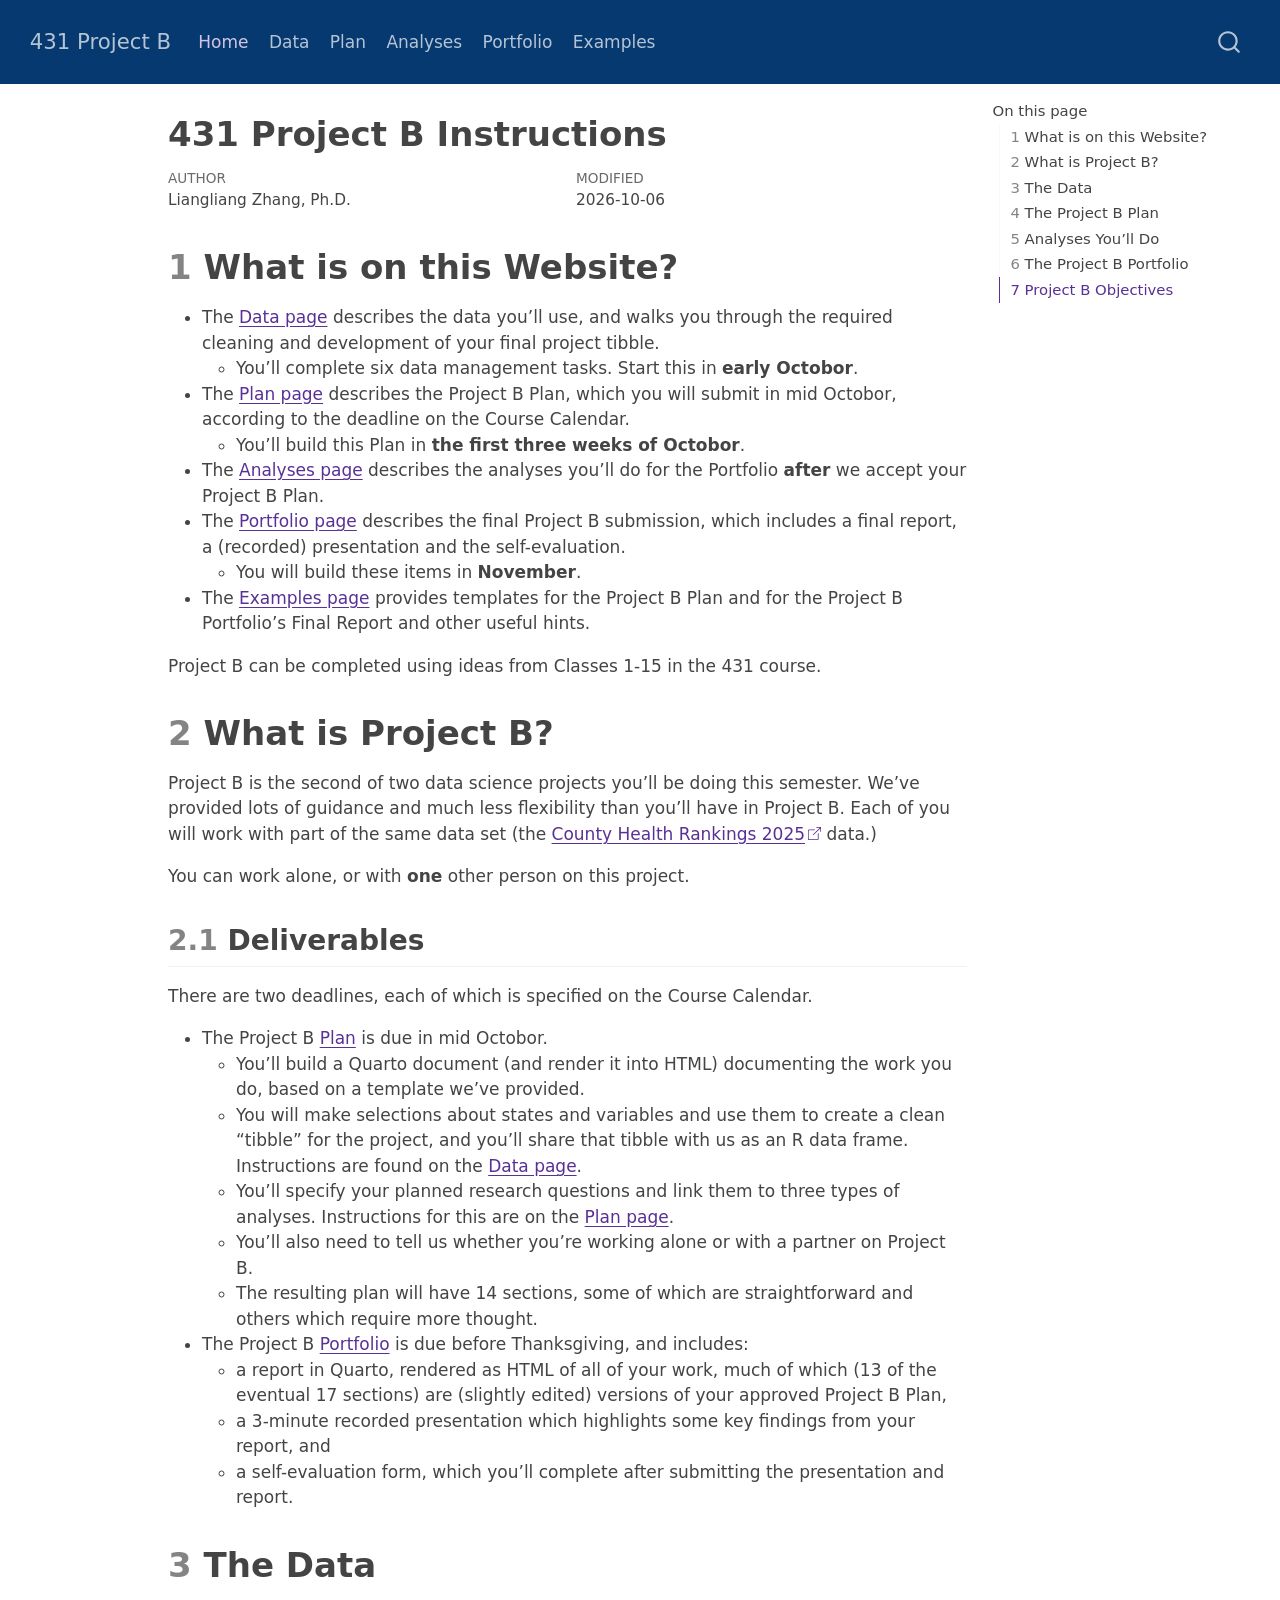
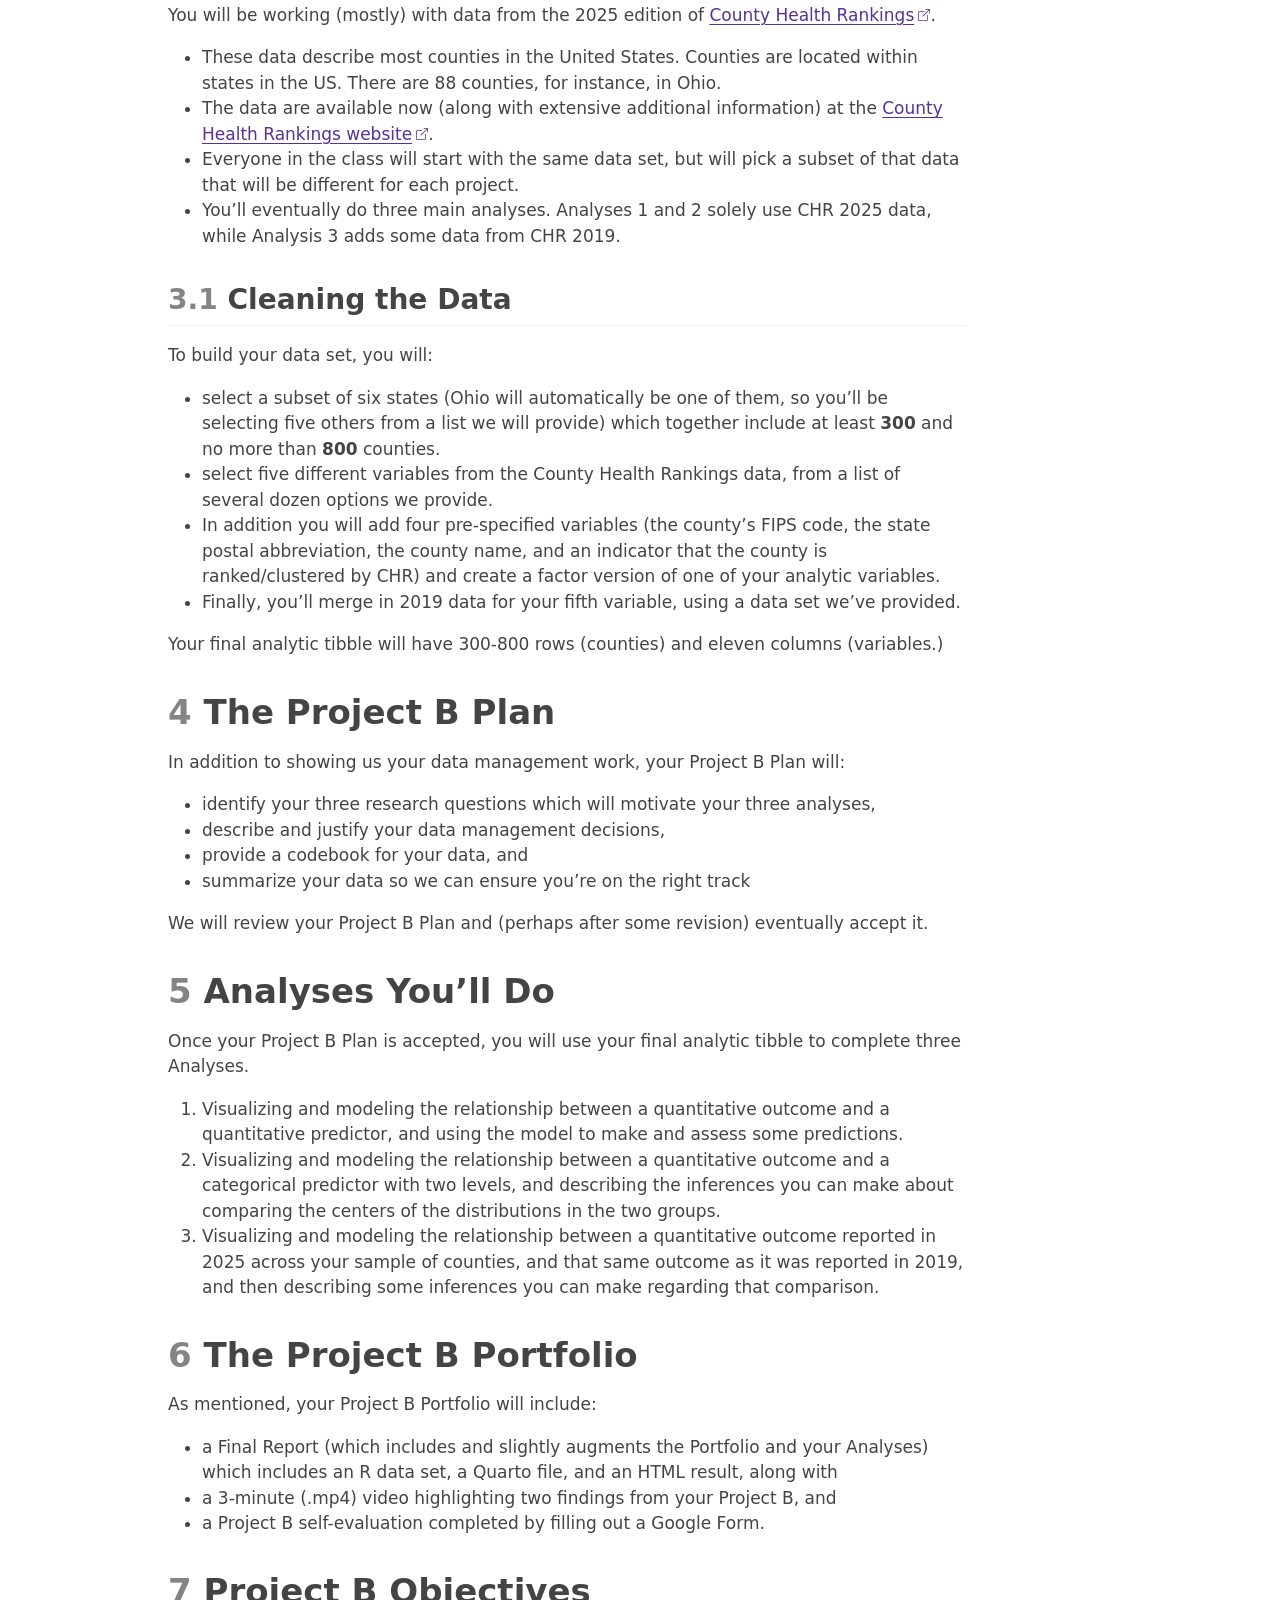
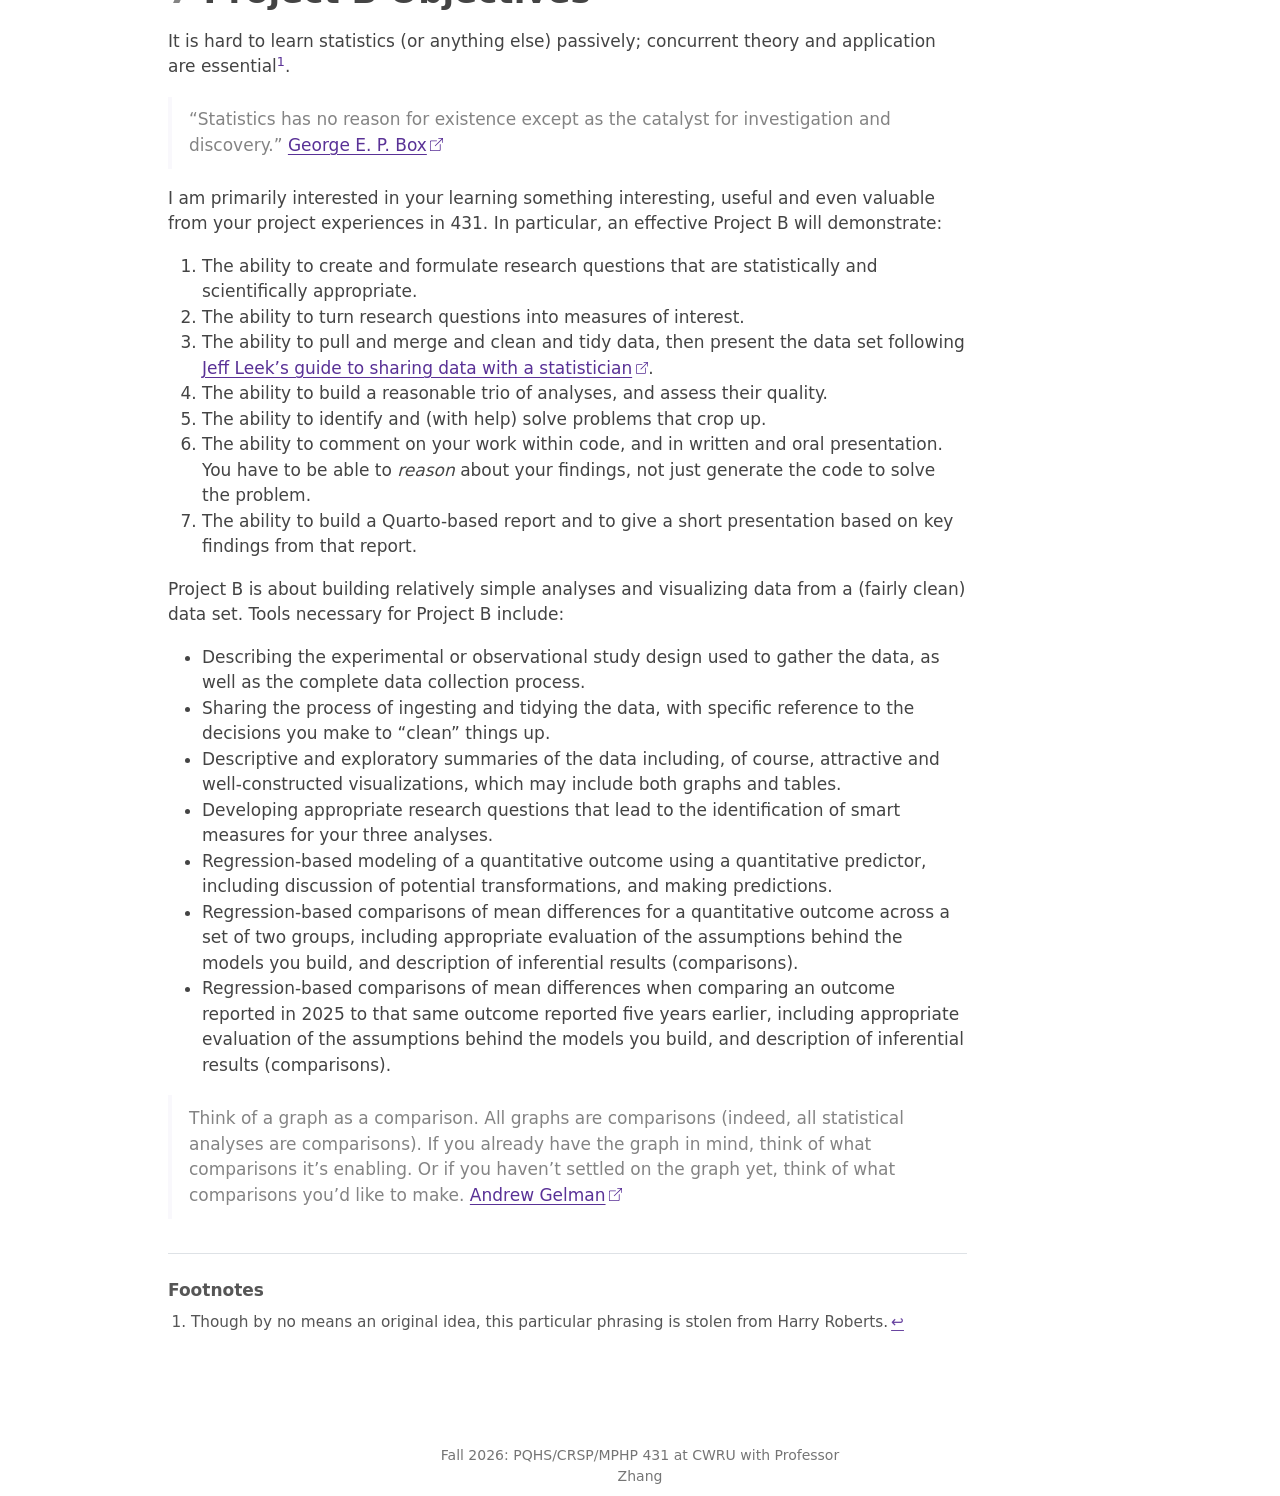
==== commit b6835bea: "update all" ====
--- a/docs/index.html
+++ b/docs/index.html
@@ -172,7 +172,7 @@
     <div>
     <div class="quarto-title-meta-heading">Modified</div>
     <div class="quarto-title-meta-contents">
-      <p class="date-modified">2025-10-07</p>
+      <p class="date-modified">2026-10-06</p>
     </div>
   </div>
     
